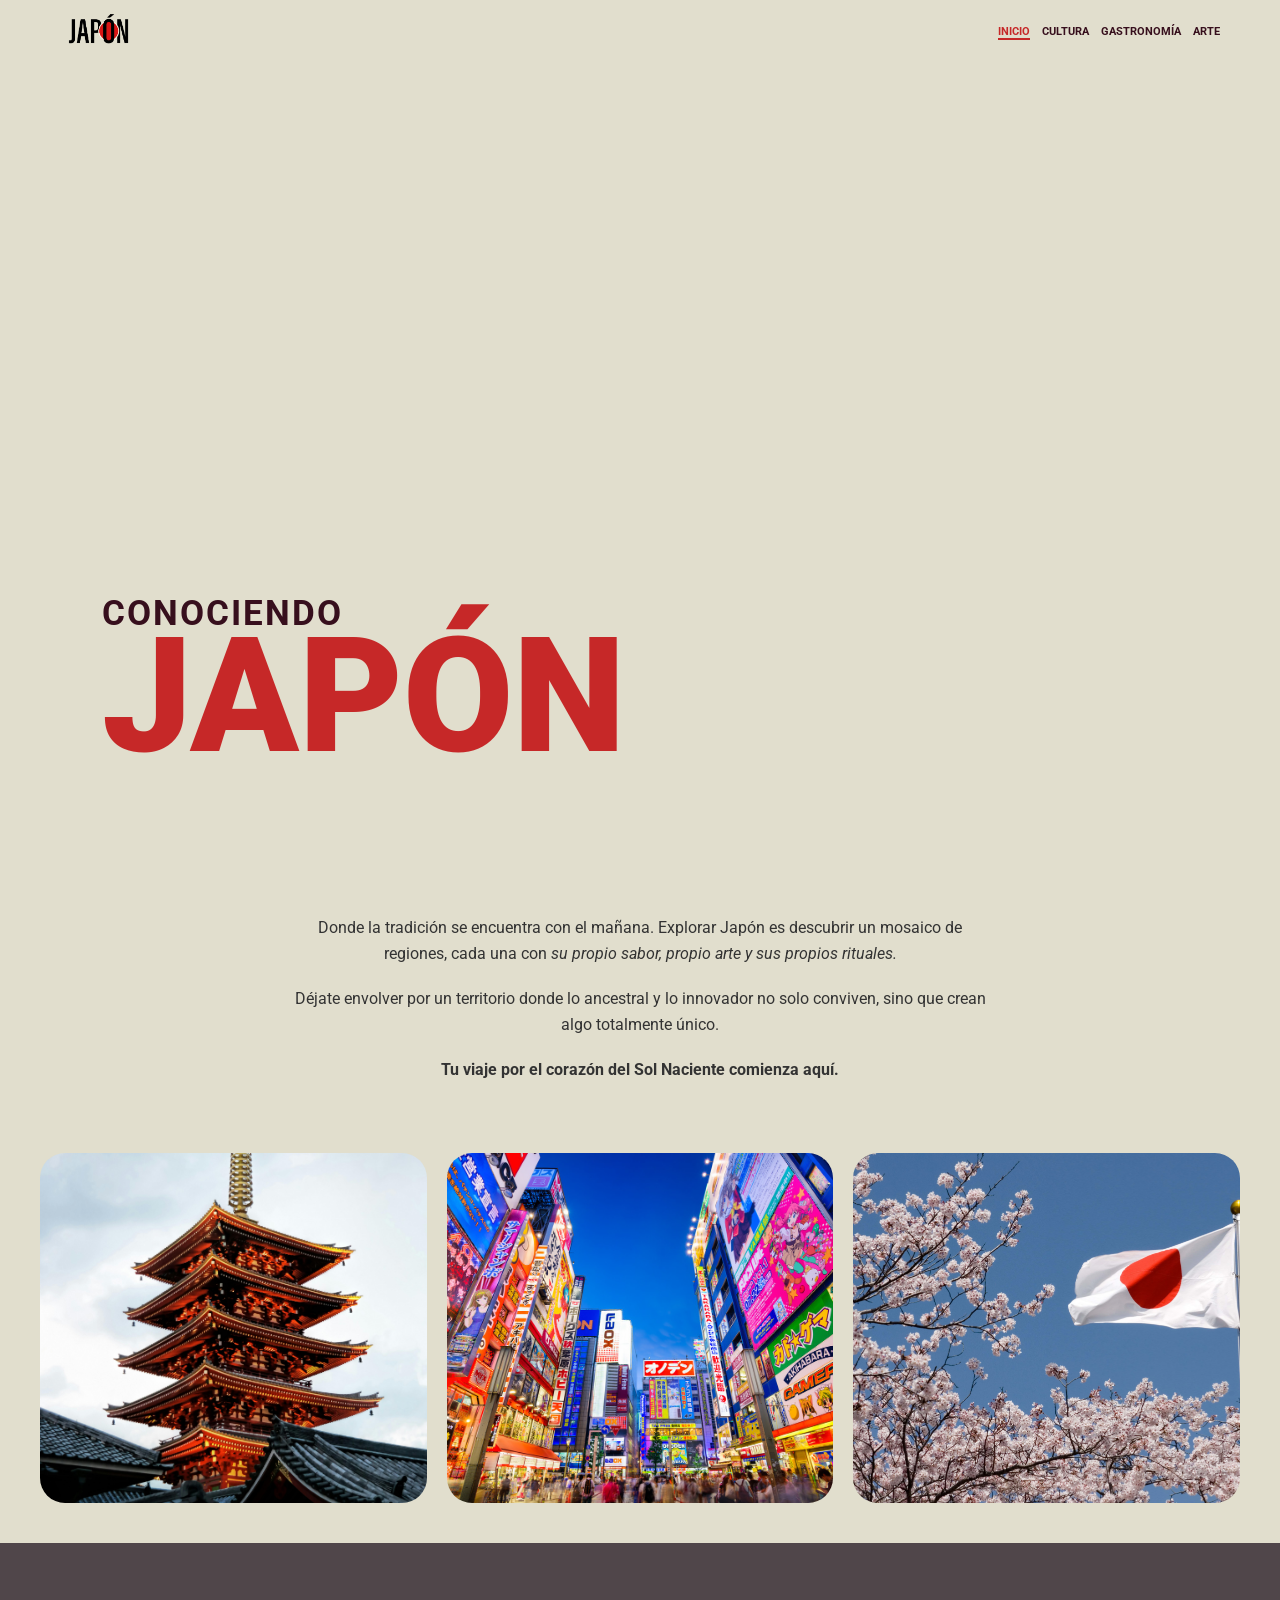
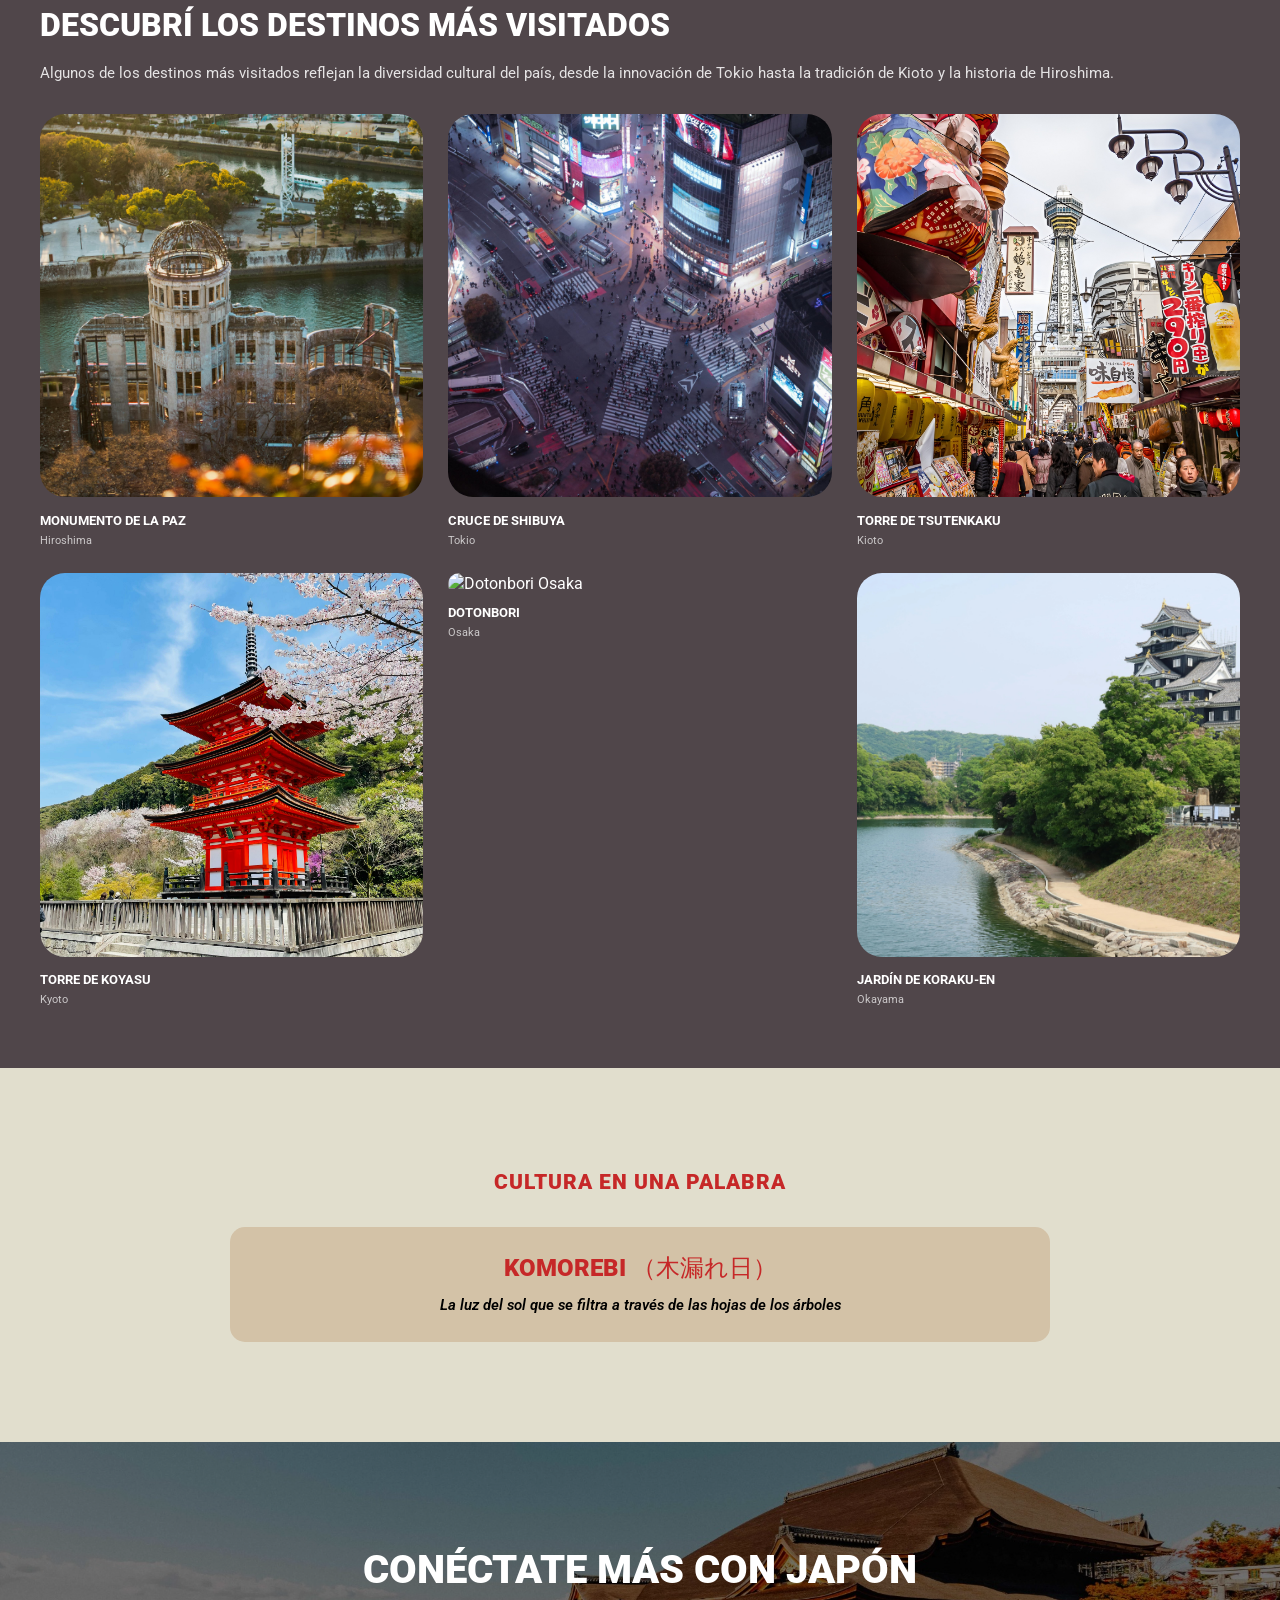
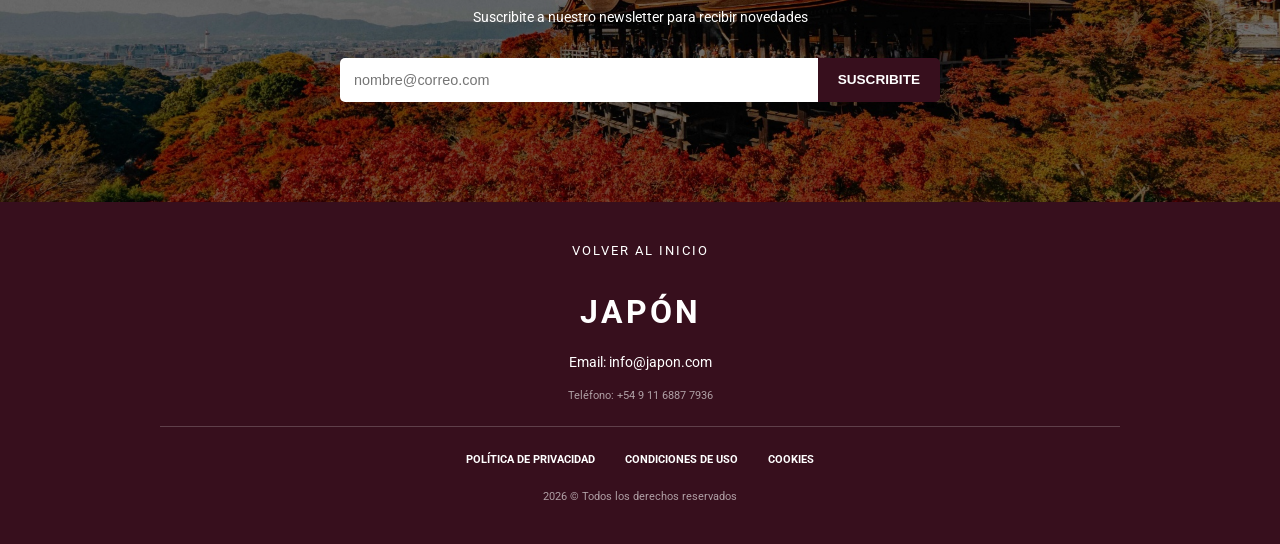
==== index.html @ 81084a8f "Add script tag for external JavaScript file" ====
<!DOCTYPE html>
<html lang="es">
<head>
    <meta charset="UTF-8">
    <meta name="viewport" content="width=device-width, initial-scale=1.0">
    <title>Japón</title>
    <link rel="stylesheet" href="style.css">
</head>

    <body class="page-index">

    <header>
        <nav class="container">
            <a href="index.html">
                <img src="img/logo.png" alt="Logo Japón">
            </a>
            <ul>
                <li><a href="index.html" class="active">Inicio</a></li>
                <li><a href="cultura.html">Cultura</a></li>
                <li><a href="gastronomia.html">Gastronomía</a></li>
                <li><a href="arte.html">Arte</a></li>
            </ul>
        </nav>
    </header>

    <main>

        <section class="titulo-principal">
            <h1><span>CONOCIENDO</span> JAPÓN</h1>
        </section>

        <section class="intro container">
            <div class="intro-texto">
                <p>Donde la tradición se encuentra con el mañana. Explorar Japón es descubrir un mosaico de regiones, cada una con <em>su propio sabor, propio arte y sus propios rituales.</em></p>
                <p>Déjate envolver por un territorio donde lo ancestral y lo innovador no solo conviven, sino que crean algo totalmente único.</p>
                <p><strong>Tu viaje por el corazón del Sol Naciente comienza aquí.</strong></p>
            </div>
            <div class="intro-fotos">
                <img src="img/templo1.jpeg" alt="Templo tradicional">
                <img src="img/tokio-pantallas.jpg" alt="Luces de Tokio">
                <img src="img/bandera.jpg" alt="Bandera de Japón">
            </div>
        </section>

        <section class="destinos">
            <h2>DESCUBRÍ LOS DESTINOS MÁS VISITADOS</h2>
            <p>Algunos de los destinos más visitados reflejan la diversidad cultural del país, desde la innovación de Tokio hasta la tradición de Kioto y la historia de Hiroshima.</p>
            <ul>
                <li>
                    <img src="img/monumento.jpg" alt="Monumento de la Paz">
                    <h3>Monumento de la Paz</h3>
                    <p>Hiroshima</p>
                </li>
                <li>
                    <img src="img/shibuya.jpg" alt="Cruce de Shibuya">
                    <h3>Cruce de Shibuya</h3>
                    <p>Tokio</p>
                </li>
                <li>
                    <img src="img/torre.jpg" alt="Torre Tsutenkaku">
                    <h3>Torre de Tsutenkaku</h3>
                    <p>Kioto</p>
                </li>
                <li>
                    <img src="img/templo2.jpg" alt="Templo Kiyomizu-dera">
                    <h3>Torre de Koyasu</h3>
                    <p>Kyoto</p>
                </li>
                <li>
                    <img src="img/dotonbori.jpg" alt="Dotonbori Osaka">
                    <h3>Dotonbori</h3>
                    <p>Osaka</p>
                </li>
                <li>
                    <img src="img/Jardin-de-Koraku.jpg" alt="Jardín Koraku-en">
                    <h3>Jardín de Koraku-en</h3>
                    <p>Okayama</p>
                </li>
            </ul>
        </section>

        <section class="definicion">
            <h2>Cultura en una palabra</h2>
            <h3>KOMOREBI <span>（木漏れ日）</span></h3>
            <p>La luz del sol que se filtra a través de las hojas de los árboles</p>
        </section>

        <section class="newsletter">
            <h2>Conéctate más con Japón</h2>
            <p>Suscribite a nuestro newsletter para recibir novedades</p>
            <form>
                <input type="email" placeholder="nombre@correo.com" aria-label="Correo electrónico" required>
                <button type="submit">Suscribite</button>
            </form>
        </section>

    </main>

    <footer>
        <div class="volver-inicio">
            <a href="#">Volver al inicio</a>
            <h3>JAPÓN</h3>
            <address>
                <p>Email: info@japon.com</p>
                <p>Teléfono: +54 9 11 6887 7936</p>
            </address>
            <hr>
            <nav>
                <ul>
                    <li><a href="#">Política de privacidad</a></li>
                    <li><a href="#">Condiciones de uso</a></li>
                    <li><a href="#">Cookies</a></li>
                </ul>
            </nav>
            <p>2026 &copy; Todos los derechos reservados</p>
        </div>
    </footer>

          <script src="script.js"></script>
        
</body>
</html>
---- style.css ----
@import url('https://fonts.googleapis.com/css2?family=Roboto:ital,wght@0,100..900;1,100..900&display=swap');

:root {
    --rojo: #c62828;
    --beige: #e1decd;
    --gris-fondo: #50464a;
    --blanco: #f0efeb;
    --vinotinto: #370F1D;
    --beige-caja: #d3c2a7;
    --max-width: 1200px;
    --radius: 25px;
}

* {
    margin: 0;
    padding: 0;
    box-sizing: border-box;
}

body {
    font-family: 'Roboto', sans-serif;
    background-color: var(--beige);
    line-height: 1.4;
    overflow-x: hidden;
}

.container {
    width: 100%;
    max-width: var(--max-width);
    margin: 0 auto;
    padding: 0 20px;
}

/* ── HEADER ── */

header {
    padding: 10px 0;
    background-color: var(--beige);
}

header nav {
    display: flex;
    justify-content: space-between;
    align-items: center;
}

header img {
    height: 40px;
    width: auto;
    display: block;
}

nav ul {
    list-style: none;
    display: flex;
    gap: 12px;
}

nav a {
    text-decoration: none;
    color: var(--vinotinto);
    font-size: 11px;
    text-transform: uppercase;
    font-weight: 700;
}

nav a.active {
    color: var(--rojo);
    border-bottom: 2px solid var(--rojo);
}

/* ── HERO ── */

.titulo-principal {
    height: 70vh;
    background: url('img/fuji-01.png') center/cover no-repeat;
    display: flex;
    flex-direction: column;
    justify-content: flex-end;
    align-items: flex-start;
    padding: 0 0 40px 5%;
    margin-bottom: 30px;
}

.titulo-principal span {
    color: var(--vinotinto);
    font-size: 22px;
    display: block;
    font-weight: 700;
    text-transform: uppercase;
    letter-spacing: 2px;
}

.titulo-principal h1 {
    color: var(--rojo);
    font-size: 80px;
    font-weight: 900;
    line-height: 0.85;
    text-transform: uppercase;
}

/* ── INTRO ── */

.intro {
    padding: 30px 20px;
}

.intro-texto p {
    font-size: 0.95rem;
    margin-bottom: 15px;
    color: #333;
}

.intro-fotos {
    display: grid;
    grid-template-columns: 1fr 1fr;
    grid-template-rows: 120px 120px;
    gap: 10px;
    margin-top: 20px;
}

.intro-fotos img {
    width: 100%;
    height: 100%;
    object-fit: cover;
    border-radius: var(--radius);
}

.intro-fotos img:first-child {
    grid-row: span 2;
}

/* ── DESTINOS ── */

.destinos {
    background-color: var(--gris-fondo);
    color: white;
    padding: 30px 20px;
}

.destinos h2 {
    font-weight: 900;
    font-size: 1.4rem;
    margin-bottom: 10px;
    text-transform: uppercase;
}

.destinos > p {
    font-size: 0.85rem;
    opacity: 0.85;
    margin-bottom: 20px;
}

.destinos ul {
    list-style: none;
    display: grid;
    grid-template-columns: 1fr 1fr;
    gap: 15px;
    margin-top: 20px;
}

.destinos li img {
    width: 100%;
    aspect-ratio: 1/1;
    object-fit: cover;
    border-radius: var(--radius);
}

.destinos li h3 {
    text-transform: uppercase;
    font-size: 13px;
    font-weight: 700;
    margin-top: 8px;
}

.destinos li p {
    font-size: 11px;
    opacity: 0.7;
    margin-top: 3px;
}


/* ── DEFINICION ── */

.definicion {
    padding: 40px 20px;
    background-color: var(--beige);
    text-align: center;
}

.definicion h2 {
    font-size: 0.85rem;
    font-weight: 900;
    color: var(--rojo);
    text-transform: uppercase;
    letter-spacing: 1px;
    margin-bottom: 15px;
}

.definicion h3 {
    background-color: var(--beige-caja);
    padding: 25px 20px;
    border-radius: var(--radius);
    color: var(--rojo);
    font-size: 1.8rem;
    font-weight: 900;
    text-transform: uppercase;
}

.definicion h3 span {
    font-weight: 400;
}

.definicion p {
    margin-top: 15px;
    font-size: 0.95rem;
    font-style: italic;
    font-weight: 600;
    padding: 0 5px;
      text-align: center;
}

/* ── NEWSLETTER ── */

.newsletter {
    background: linear-gradient(rgba(0,0,0,0.55), rgba(0,0,0,0.55)),
                url('img/kiyomizudera.jpeg') center/cover no-repeat;
    padding: 60px 20px;
    text-align: center;
    color: white;
}

.newsletter h2 {
    font-size: 1.6rem;
    font-weight: 900;
    text-transform: uppercase;
    margin-bottom: 10px;
}

.newsletter p {
    font-size: 0.9rem;
}

.newsletter form {
    display: flex;
    flex-direction: row;
    gap: 0;
    margin-top: 20px;
    border-radius: 5px;
    overflow: hidden;
}

.newsletter input {
    flex: 1;
    padding: 14px;
    border: none;
    font-size: 0.9rem;
}

.newsletter button {
    background-color: var(--vinotinto);
    color: white;
    padding: 14px 20px;
    border: none;
    font-weight: 800;
    font-size: 0.85rem;
    text-transform: uppercase;
    cursor: pointer;
}

/* ── FOOTER ── */

footer {
    background-color: var(--vinotinto);
    color: white;
    text-align: center;
}

.volver-inicio {
    padding: 40px 20px;
}

.volver-inicio > a:first-child {
    display: block;
    color: white;
    text-decoration: none;
    font-size: 13px;
    text-transform: uppercase;
    letter-spacing: 2px;
    margin-bottom: 30px;
}

footer h3 {
    font-size: 2rem;
    letter-spacing: 3px;
    margin: 15px 0;
}

footer address {
    font-style: normal;
    font-size: 0.9rem;
    line-height: 1.8;
    margin: 10px 0;
}

footer hr {
    border: none;
    border-top: 1px solid rgba(255,255,255,0.2);
    margin: 20px 0;
}

footer nav ul {
    flex-direction: column;
    align-items: center;
    gap: 8px;
    margin: 20px 0;
}

footer nav a {
    color: white;
    font-size: 11px;
    text-decoration: none;
}

footer p:last-child {
    font-size: 11px;
    opacity: 0.6;
    margin-top: 10px;
}

/* ── GASTRONOMÍA ── */

.titulo-gastro {
    background-color: var(--rojo);
    position: relative;
    text-align: center;
    overflow: hidden;
}

.titulo-gastro img {
    width: 100%;
    max-height: 450px;
    object-fit: cover;
    display: block;
    opacity: 0.85;
}

.titulo-gastro h1 {
    position: absolute;
    top: 20px;
    left: 0;
    right: 0;
    text-align: center;
    font-size: 2rem;
    font-weight: 800;
    color: var(--beige);
    text-transform: uppercase;
    letter-spacing: 3px;
}

.intro h2 {
    font-size: 1rem;
    font-weight: 900;
    text-transform: uppercase;
    color: var(--vinotinto);
    margin-bottom: 15px;
    line-height: 1.3;
}

.intro p {
    font-size: 0.95rem;
    line-height: 1.6;
}

.platos-tipicos,
.postres,
.bebidas {
    padding: 20px 20px;
}

.platos-tipicos h2,
.postres h2,
.bebidas h2 {
    font-size: 1.2rem;
    font-weight: 900;
    color: var(--rojo);
    text-transform: uppercase;
    letter-spacing: 1px;
    margin-bottom: 20px;
}

.platos-tipicos ul,
.postres ul,
.bebidas ul {
    list-style: none;
    display: flex;
    flex-direction: column;
    gap: 25px;
}

.platos-tipicos li h3,
.postres li h3,
.bebidas li h3 {
    font-size: 1rem;
    font-weight: 800;
    text-transform: uppercase;
    color: var(--vinotinto);
    margin-bottom: 10px;
}

.platos-tipicos li img,
.postres li img,
.bebidas li img {
    width: 100%;
    aspect-ratio: 4/3;
    object-fit: cover;
    border-radius: var(--radius);
    display: block;
    margin-bottom: 10px;
}

.platos-tipicos li p,
.postres li p,
.bebidas li p {
    font-size: 0.9rem;
    line-height: 1.6;
}



/* ── CULTURA ── */


.titulo-cultura {
    position: relative;
    overflow: hidden;
}

 .titulo-cultura img {
    width: 100%;
    display: block;
    object-fit: cover;
}

.titulo-cultura h1 {
    position: absolute;
    top: 20px;
    left: 50%;
    transform: translateX(-50%);
    color: var(--rojo);
    font-size: 2.5rem;
    font-weight: 900;
    text-transform: uppercase;
    white-space: nowrap;
}
/* ── INTRO CONTAINER ── */

.intro-container {
    padding: 30px 20px;
    text-align: center;
}

.intro-container h2 {
    font-size: 1.1rem;
    font-weight: 900;
    text-transform: uppercase;
    color: var(--vinotinto);
    margin-bottom: 15px;
    line-height: 1.3;
}

.intro-container p {
    font-size: 0.9rem;
    line-height: 1.6;
    text-align: left;
}

/* ── PRACTICAS TRADICIONALES ── */

.practicas-tradicionales {
    padding: 20px;
}

.practicas-tradicionales ul {
    list-style: none;
    display: flex;
    flex-direction: column;
    gap: 30px;
}

.practicas-tradicionales li {
    background-color: var(--blanco);
    border-radius: var(--radius);
    overflow: hidden;
}

.practicas-tradicionales li h3 {
    background-color: var(--rojo);
    color: var(--blanco);
    font-size: 1rem;
    font-weight: 800;
    text-transform: uppercase;
    letter-spacing: 2px;
    padding: 12px 20px;
    text-align: center;
}

.practicas-tradicionales li img {
    width: 100%;
    height: 250px;
    display: block;
    object-fit: cover;
}

.practicas-tradicionales li p {
    padding: 15px 20px 20px;
    font-size: 0.9rem;
    line-height: 1.6;
}

/* ── ICONOS ── */

.iconos {
    padding: 40px 20px;
}

.iconos ul {
    list-style: none;
    display: grid;
    grid-template-columns: 1fr 1fr;
    gap: 25px;
}

.iconos li {
    text-align: center;
}

.iconos figure img {
    width: 70px;
    height: 70px;
    border: 2px solid var(--rojo);
    border-radius: 50%;
    padding: 12px;
    margin-bottom: 10px;
}

.iconos figcaption {
    font-size: 0.85rem;
    color: var(--vinotinto);
    line-height: 1.4;
}

.iconos figcaption strong {
    display: block;
    color: var(--rojo);
    font-size: 1rem;
}

.iconos li p {
    font-size: 0.8rem;
    color: #555;
    margin-top: 5px;
    line-height: 1.4;
}

/* ── FESTIVIDADES ── */

.festividades-destacadas {
    padding: 20px;
}

.festividades-destacadas h2 {
    font-size: 0.85rem;
    font-weight: 900;
    color: var(--rojo);
    text-transform: uppercase;
    letter-spacing: 1px;
    margin-bottom: 20px;
}

.festividades-destacadas ul {
    list-style: none;
    display: flex;
    flex-direction: column;
    gap: 20px;
}

.festividades-destacadas li {
    background-color: var(--blanco);
    border-radius: var(--radius);
    overflow: hidden;
}

.festividades-destacadas li h3 {
    background-color: var(--rojo);
    color: var(--blanco);
    font-size: 1rem;
    font-weight: 800;
    text-transform: uppercase;
    letter-spacing: 2px;
    padding: 12px 20px;
    text-align: center;
}

.festividades-destacadas li img {
    width: 90%;
    display: block;
    margin: 15px auto;
    border-radius: 15px;
    height: 200px;
    object-fit: cover;
}

.festividades-destacadas li p {
    padding: 10px 20px 20px;
    font-size: 0.9rem;
    line-height: 1.6;
}

/* ── ARTE ── */

.titulo-arte {
    position: relative;
    overflow: hidden;
}

.titulo-arte img {
    width: 100%;
    max-height: 300px;
    object-fit: cover;
    display: block;
}

.titulo-arte h1 {
    position: absolute;
    top: 20px;
    right: 20px;
    font-size: 3rem;
    font-weight: 900;
    color: var(--rojo);
    text-transform: uppercase;
    line-height: 1;
}

/* ── INTRO ARTE ── */

.page-arte .intro {
    padding: 0;
}

.page-arte .intro h2 {
    font-size: 1rem;
    font-weight: 900;
    text-transform: uppercase;
    color: var(--vinotinto);
    line-height: 1.3;
    padding: 30px 20px 15px;
}

.page-arte .intro p {
    font-size: 0.9rem;
    line-height: 1.6;
    padding: 0 20px 20px;
}

.page-arte .intro img {
    width: 100%;
    aspect-ratio: 4/3;
    object-fit: cover;
    display: block;
}

/* ── TARJETAS ARTE ── */

.tarjetas {
    padding: 20px 0;
}

.tarjetas > h2 {
    font-size: 0.85rem;
    font-weight: 900;
    color: var(--rojo);
    text-transform: uppercase;
    letter-spacing: 1px;
    margin-bottom: 20px;
    padding: 0 20px;
}

.tarjetas > ul {
    list-style: none;
    display: flex;
    flex-direction: column;
    gap: 0;
}

.tarjetas > ul > li {
    overflow: hidden;
    color: white;
}

.tarjetas > ul > li:nth-child(1) { background-color: var(--rojo); }
.tarjetas > ul > li:nth-child(2) { background-color: #3d1f23; }
.tarjetas > ul > li:nth-child(3) { background-color: #3a3a1e; }

.tarjetas > ul > li h3 {
    font-size: 1.5rem;
    font-weight: 900;
    text-transform: uppercase;
    text-align: center;
    padding: 20px;
    letter-spacing: 3px;
}

.tarjetas > ul > li img {
    width: 80%;
    margin: 0 auto 20px;
    display: block;
    border-radius: 15px;
    aspect-ratio: 4/3;
    object-fit: cover;
}

.tarjetas > ul > li > p {
    font-size: 0.85rem;
    line-height: 1.7;
    padding: 0 20px 15px;
}

.tarjetas > ul > li > ul {
    list-style: none;
    padding: 0 20px 20px;
}

.tarjetas > ul > li > ul h4 {
    font-size: 0.8rem;
    font-weight: 700;
    text-transform: uppercase;
    opacity: 0.8;
    margin-bottom: 8px;
}

.tarjetas > ul > li > ul li {
    font-size: 0.85rem;
    line-height: 2;
    padding-left: 15px;
    position: relative;
}

.tarjetas > ul > li > ul li::before {
    content: '—';
    position: absolute;
    left: 0;
    opacity: 0.6;
}

/* ── OBRAS ── */

.obras {
    padding: 40px 20px;
    background-color: var(--beige);
}

.obras h2 {
    font-size: 0.85rem;
    font-weight: 900;
    text-transform: uppercase;
    color: var(--rojo);
    margin-bottom: 20px;
    letter-spacing: 1px;
}

.obras ul {
    list-style: none;
    display: grid;
    grid-template-columns: 1fr 1fr;
    gap: 15px;
}

.obras li img {
    width: 100%;
    aspect-ratio: 2/3;
    object-fit: cover;
    border-radius: 15px;
    display: block;
}

.obras li h3 {
    font-size: 0.75rem;
    font-weight: 700;
    margin-top: 8px;
    text-transform: uppercase;
    color: var(--vinotinto);
    line-height: 1.3;
}

.obras li p {
    font-size: 0.7rem;
    color: #666;
    margin-top: 3px;
    font-style: italic;
}

@media (min-width: 1024px) {

    /* GASTRO - INTRO */
    .titulo-gastro ~ .intro {
        max-width: var(--max-width);
        margin: 0 auto;
        padding: 60px 40px;
        text-align: left;
    }

      .titulo-gastro h1 {
    position: absolute;
    top: 30px;
    left: 0;
    right: 0;
    text-align: center;
    font-size: 3rem;
    font-weight: 800;
    color: var(--beige);
    text-transform: uppercase;
    letter-spacing: 3px;
      }

   .titulo-gastro ~ .intro h2 {
        font-size: 1.6rem;
        font-weight: 900;
        text-transform: uppercase;
        text-align: center;
        margin-bottom: 30px;
        line-height: 1.3;
    }

   .titulo-gastro ~ .intro p {
        font-size: 1rem;
        line-height: 1.7;
        text-align: left;
        max-width: none;
        margin: 0;
        padding: 0 40px;
    }

    /* GASTRO - SECCIONES */
    .platos-tipicos,
    .postres,
    .bebidas {
        max-width: var(--max-width);
        margin: 0 auto;
        padding: 40px;
    }

    .platos-tipicos h2,
    .postres h2,
    .bebidas h2 {
        font-size: 1rem;
        margin-bottom: 30px;
    }

    .platos-tipicos ul,
    .postres ul,
    .bebidas ul {
        display: grid;
        grid-template-columns: repeat(3, 1fr);
        gap: 30px;
    }

    .platos-tipicos li h3,
    .postres li h3,
    .bebidas li h3 {
        font-size: 0.9rem;
        margin-bottom: 8px;
    }

    .platos-tipicos li p,
    .postres li p,
    .bebidas li p {
        font-size: 0.8rem;
        line-height: 1.5;
    }

    /* CULTURA - HERO */
      .titulo-cultura {
        height: 85vh;
        background: url('img/buda-portada.jpg') center/cover no-repeat;
        display: flex;
        flex-direction: column;
        justify-content: flex-end;
        align-items: flex-start;
        padding: 0 0 60px 8%;
    }
 
    .titulo-cultura img {
        display: none;
    }
 .titulo-cultura h1 {
    position: absolute;
    top: 60px;
    left: 50%;
    transform: translateX(-50%);
    color: var(--rojo);
    font-size: 3.5rem;
    font-weight: 900;
    text-transform: uppercase;
    white-space: nowrap;
}
     /* CULTURA - INTRO */

    .page-cultura .intro-container {
        max-width: var(--max-width);
        margin: 60px auto;
        padding: 0 40px;
        text-align: center;
    }

 
    .page-cultura .intro-container h2 {
        font-size: 1.4rem;
        font-weight: 900;
        text-transform: uppercase;
        color: var(--vinotinto);
        margin-bottom: 30px;
        line-height: 1.3;
        text-align: center;
    }

    .page-cultura .intro p {
        font-size: 1rem;
        line-height: 1.6;
        text-align: left;
        max-width: none;
        margin: 0;
    }

    /* CULTURA - PRACTICAS Y FESTIVIDADES */
    .practicas-tradicionales,
    .festividades-destacadas {
        max-width: var(--max-width);
        margin: 0 auto 60px;
        padding: 0 40px;
    }

    .practicas-tradicionales ul,
    .festividades-destacadas ul {
        display: grid;
        grid-template-columns: repeat(3, 1fr);
        gap: 30px;
        list-style: none;
        padding: 0;
    }
     .practicas-tradicionales li,
    .festividades-destacadas li {
        background-color: var(--blanco);
        border-radius: var(--radius);
        overflow: hidden;
        display: flex;
        flex-direction: column;
    }

     .practicas-tradicionales li h3,
    .festividades-destacadas li h3 {
        background-color: var(--rojo);
        color: white;
        padding: 15px 20px;
        margin: 0;
        border-radius: var(--radius) var(--radius) 0 0;
        font-size: 1rem;
        text-align: center;
    }

   .practicas-tradicionales li img,
    .festividades-destacadas li img {
        width: 100%;
        height: 220px;
        object-fit: cover;
        border-radius: 0;
        display: block;
        margin: 0;
    }

   .practicas-tradicionales li p,
    .festividades-destacadas li p {
        padding: 15px 20px;
        font-size: 0.9rem;
        line-height: 1.5;
        margin: 0;
        flex: 1;
    }

    .festividades-destacadas h2 {
        text-align: center;
        color: var(--rojo);
        font-size: 1.5rem;
        font-weight: 900;
        margin-bottom: 40px;
    }

    .festividades-destacadas h2::before,
    .festividades-destacadas h2::after {
        content: "";
        display: inline-block;
        width: 100px;
        height: 2px;
        background-color: var(--rojo);
        vertical-align: middle;
        margin: 0 20px;
    }

    /* CULTURA - ICONOS */
    .iconos {
        max-width: 1200px;
        margin: 60px auto;
        padding: 0 40px;
    }

    .iconos ul {
        display: grid;
        grid-template-columns: repeat(4, 1fr);
        gap: 0;
    }

    .iconos li {
        padding: 0 20px;
        border-right: 1px solid #ccc;
    }

    .iconos li:last-child {
        border-right: none;
    }

    .iconos figure img {
        width: 90px;
        height: 90px;
        object-fit: contain;
        border: none;
        border-radius: 0;
        padding: 0;
    }

    .iconos figcaption {
        margin-top: 10px;
        font-size: 0.95rem;
    }

    .iconos figcaption strong {
        font-size: 1.1rem;
        margin-bottom: 5px;
    }

    .iconos li p {
        font-size: 0.85rem;
        font-style: italic;
    }

    /* DEFINICION */
    .definicion {
        max-width: 900px;
        margin: 60px auto;
        padding: 40px;
    }

    .definicion h2 {
        font-size: 1.3rem;
        margin-bottom: 30px;
    }

    .definicion h3 {
        font-size: 1.5rem;
        border-radius: 15px 15px 0 0;
        padding: 25px 20px 10px;
        margin: 0;
    }

    .definicion p {
        background-color: var(--beige-caja);
        padding: 0 20px 25px;
        margin: 0;
        border-radius: 0 0 15px 15px;
    }

    /* FOOTER */
    footer .volver-inicio {
        max-width: 1000px;
        margin: 0 auto;
    }

    footer nav ul {
        display: flex;
        flex-direction: row;
        justify-content: center;
        gap: 30px;
        margin-bottom: 20px;
    }

    /* ARTE - HERO */
    .titulo-arte {
        height: 70vh;
        margin-bottom: 30px;
    }

    .titulo-arte img {
        width: 100%;
        height: 100%;
        max-height: none;
        object-fit: cover;
    }

    .titulo-arte h1 {
        font-size: 4rem;
        top: 50%;
        left: 70%;
        right: auto;
        transform: translate(-50%, -50%);
        text-align: center;
        margin: 0;
        line-height: 0.85;
    }

    /* ARTE - INTRO */
  .page-arte .intro.container {
        display: block;
        max-width: var(--max-width);
        margin: 0 auto;
        padding: 80px 60px 40px;
        text-align: center;
    }

     .page-arte .intro.container h2 {
        font-size: 1.4rem;
        font-weight: 900;
        text-transform: uppercase;
        color: var(--vinotinto);
        margin-bottom: 30px;
        line-height: 1.3;
        text-align: center;
    }

  .page-arte .intro.container p {
        font-size: 1rem;
        line-height: 1.7;
        text-align: left;
        margin-bottom: 50px;
        max-width: none;
        padding: 0;
    }

   .page-arte .intro.container img {
        width: 100vw;
        margin-left: calc(-50vw + 50%);
        max-height: 500px;
        object-fit: cover;
        border-radius: 0;
        aspect-ratio: unset;
        display: block;
    }

 /* ARTE - EXPRESIONES */
    .tarjetas {
        padding: 0;
    }

     .tarjetas > h2 {
        max-width: var(--max-width);
        margin: 0 auto;
        padding: 40px 40px 20px;
        font-size: 1 rem;
        font-weight: 900;
        display: block;
    }

    .tarjetas > ul {
        flex-direction: row;
        gap: 0;
        align-items: stretch;
    }

    .tarjetas > ul > li {
        flex: 1;
    }

    /* ARTE - OBRAS */
    .obras {
        max-width: var(--max-width);
        margin: 0 auto;
        padding: 60px 40px;
    }

    .obras ul {
        grid-template-columns: repeat(4, 1fr);
        gap: 20px;
    }


   /* INDEX */

   .page-index .titulo-principal {
        height: 85vh;
        padding: 0 0 60px 8%;
    }

    .page-index .titulo-principal span {
        font-size: 35px;
    }

    .page-index .titulo-principal h1 {
        font-size: 160px;
    }

      .page-index .intro.container {
        display: flex;
        flex-direction: column;
        align-items: center;
        width: 100%;
        max-width: 100%;
        margin: 0;
        padding: 60px 40px 40px;
        text-align: center;
    }

  .page-index .intro-texto {
        max-width: 700px;
        margin-bottom: 30px;
    }

    .page-index .intro-texto p {
        font-size: 1rem;
        margin-bottom: 20px;
        text-align: center;
        max-width: none;
    }

     .page-index .intro-fotos {
        display: grid;
        grid-template-columns: repeat(3, 1fr);
        gap: 20px;
        width: 100%;
        max-width: var(--max-width);
        height: 350px;
    }

  .page-index .intro-fotos img {
        width: 100%;
        height: 350px;
        object-fit: cover;
        border-radius: var(--radius);
    }


     .page-index .intro-fotos img:first-child {
        grid-row: span 1;
        height: 350px;
    }

     .page-index .destinos {
        padding: 60px 40px;
    }

    .page-index .destinos h2 {
        font-size: 2rem;
        margin-bottom: 15px;
        max-width: var(--max-width);
        margin-left: auto;
        margin-right: auto;
    }

    .page-index .destinos > p {
        font-size: 0.95rem;
        margin-bottom: 30px;
        max-width: var(--max-width);
        margin-left: auto;
        margin-right: auto;
    }

    .page-index .destinos ul {
        grid-template-columns: repeat(3, 1fr);
        gap: 25px;
        max-width: var(--max-width);
        margin-left: auto;
        margin-right: auto;
    }

    .page-index .newsletter {
        padding: 100px 40px;
    }

    .page-index .newsletter h2 {
        font-size: 2.5rem;
    }

    .page-index .newsletter form {
        max-width: 600px;
        margin: 30px auto 0;
    }
}
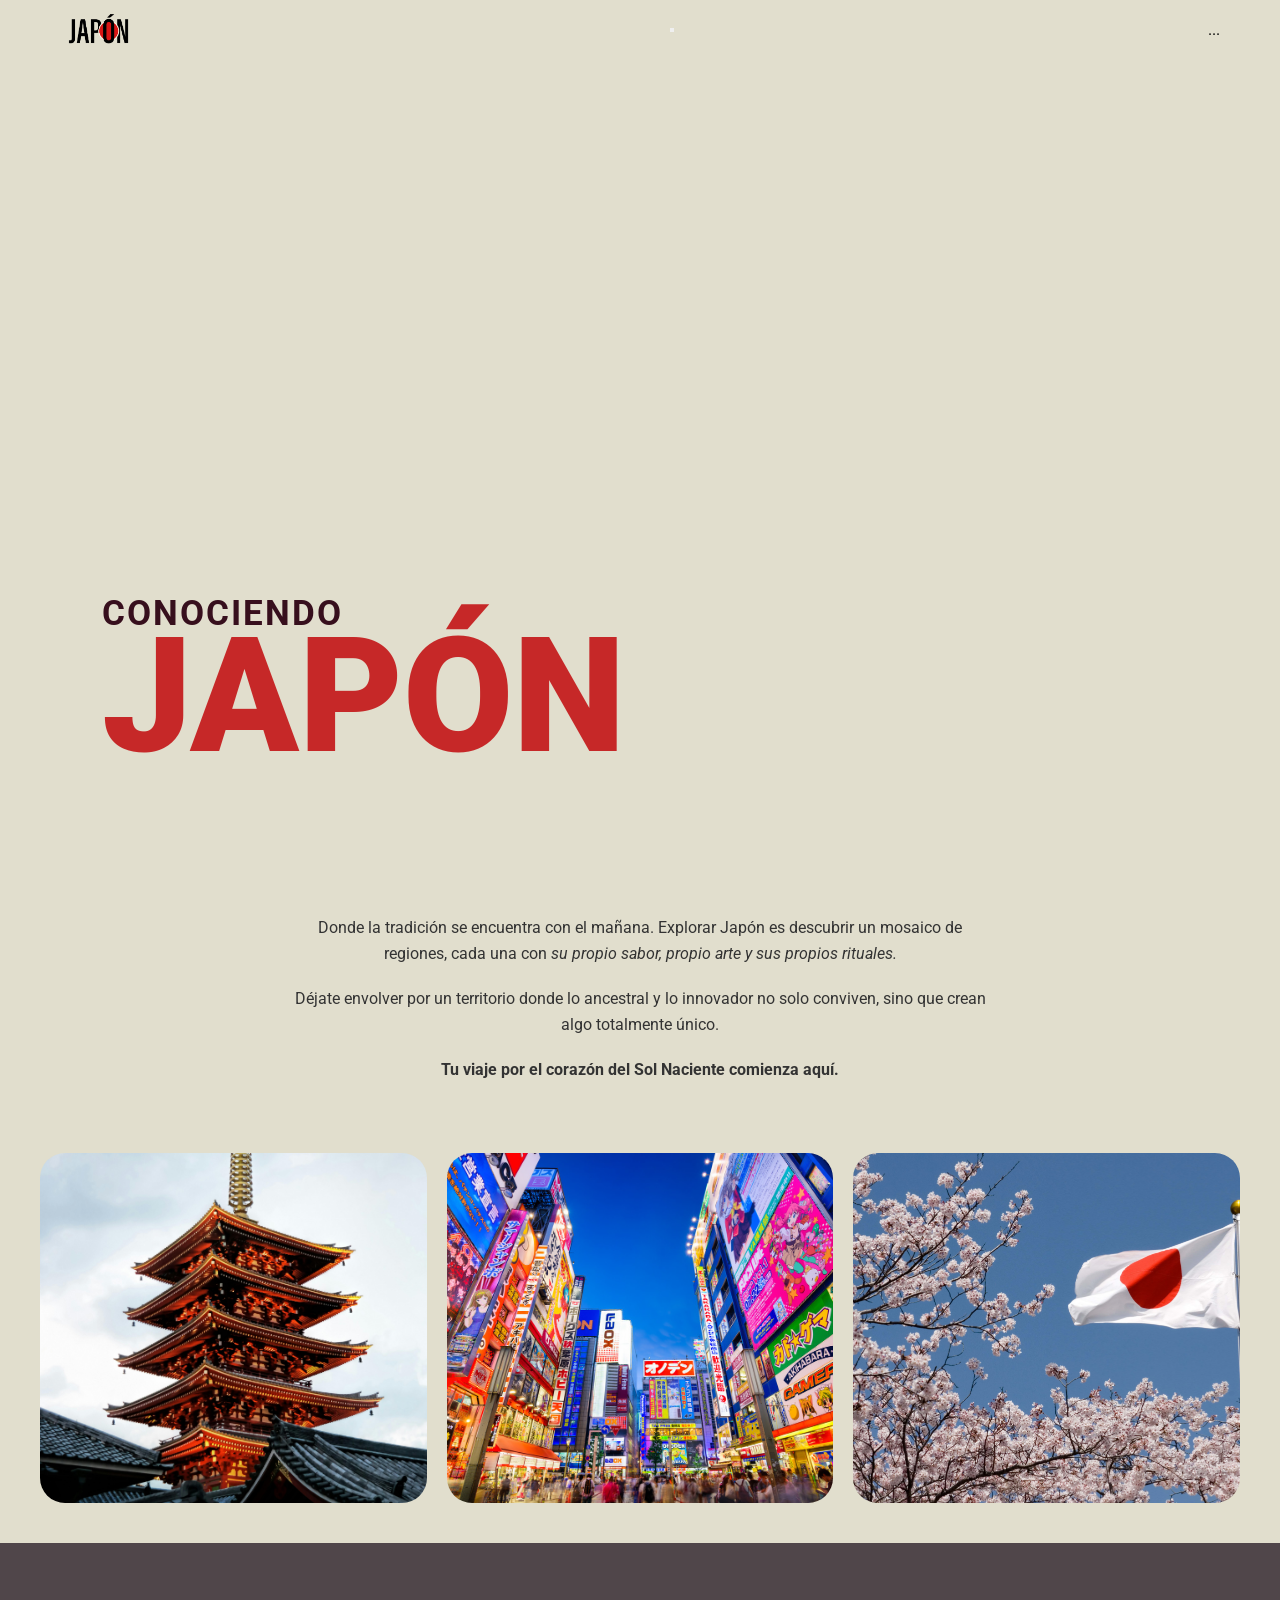
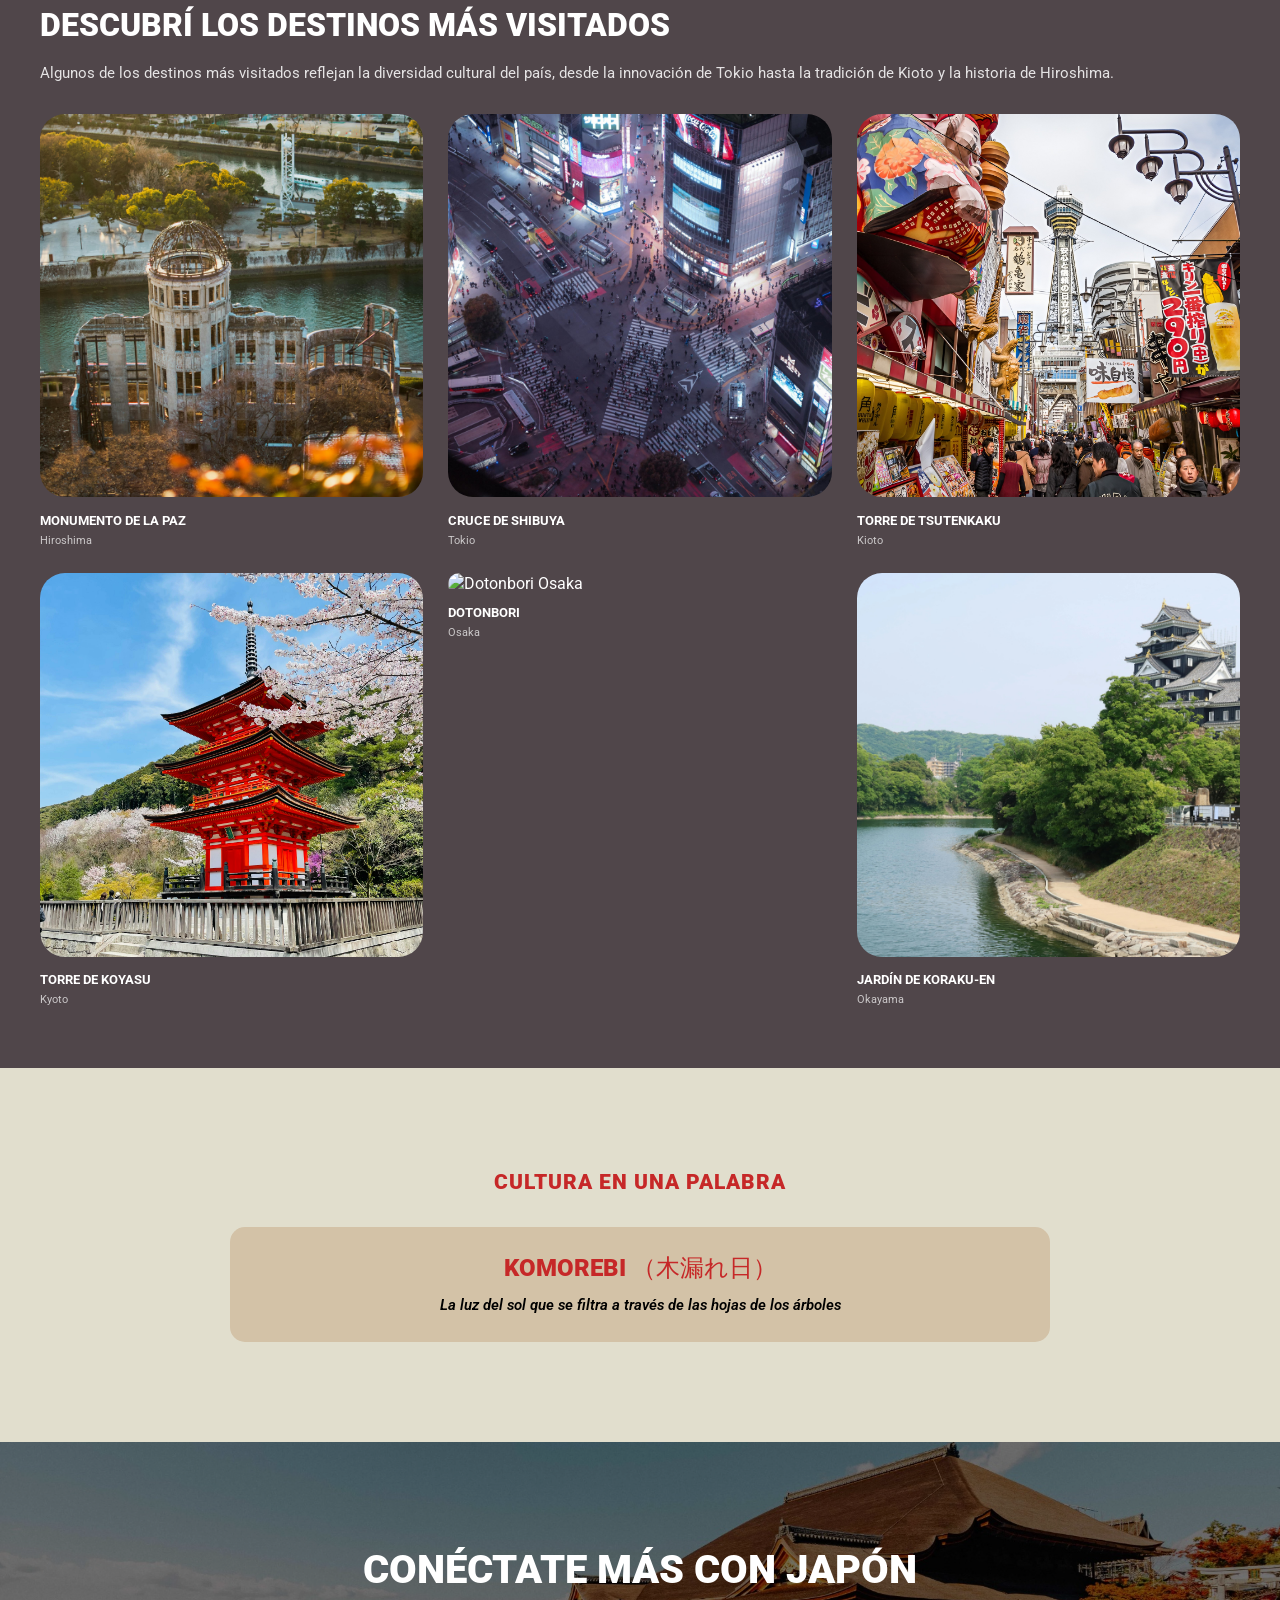
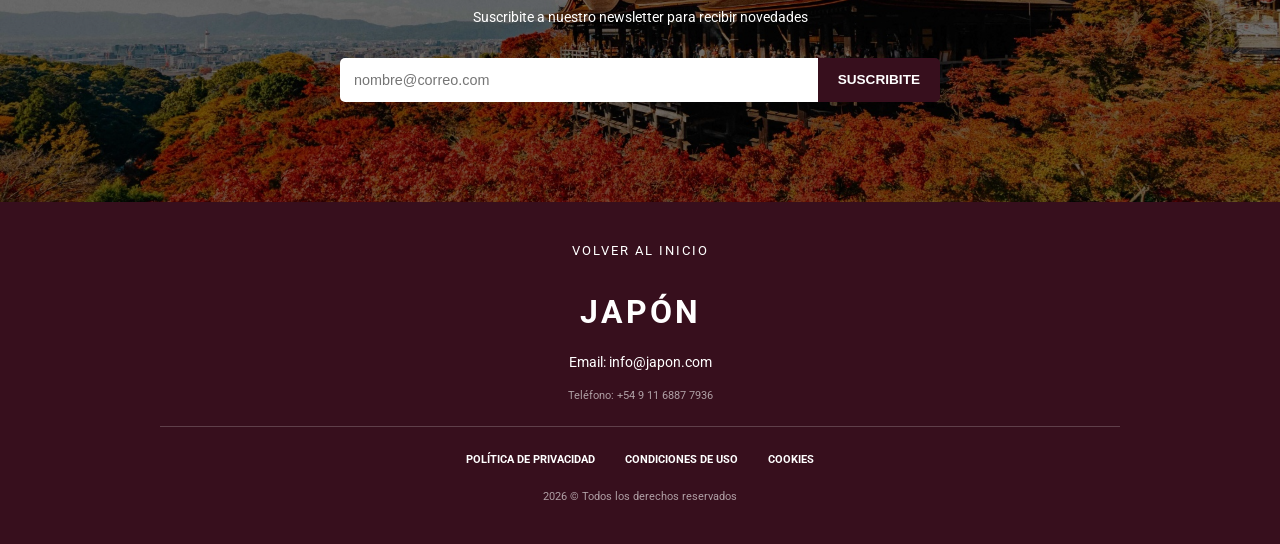
==== commit d50b811a: "Add hamburger button to navigation menu" ====
--- a/index.html
+++ b/index.html
@@ -10,17 +10,22 @@
     <body class="page-index">
 
     <header>
-        <nav class="container">
-            <a href="index.html">
-                <img src="img/logo.png" alt="Logo Japón">
-            </a>
-            <ul>
-                <li><a href="index.html" class="active">Inicio</a></li>
-                <li><a href="cultura.html">Cultura</a></li>
-                <li><a href="gastronomia.html">Gastronomía</a></li>
-                <li><a href="arte.html">Arte</a></li>
-            </ul>
-        </nav>
+      <nav class="container">
+    <a href="index.html">
+        <img src="img/logo.png" alt="Logo Japón">
+    </a>
+
+    <!-- AGREGÁ ESTO -->
+    <button class="hamburguesa" aria-label="Abrir menú">
+        <span></span>
+        <span></span>
+        <span></span>
+    </button>
+
+    <ul>
+        ...
+    </ul>
+</nav>
     </header>
 
     <main>
@@ -115,8 +120,6 @@
             <p>2026 &copy; Todos los derechos reservados</p>
         </div>
     </footer>
-
-          <script src="script.js"></script>
-        
+<script src="script.js"></script>
 </body>
 </html>
--- a/style.css
+++ b/style.css
@@ -31,6 +31,30 @@
     padding: 0 20px;
 }
 
+.destino-overlay {
+    display: none;
+    position: absolute;
+    inset: 0;
+    background-color: var(--vinotinto);
+    color: white;
+    border-radius: var(--radius);
+    padding: 15px;
+    font-size: 0.85rem;
+    line-height: 1.5;
+    align-items: center;
+    justify-content: center;
+    text-align: center;
+}
+
+.destino-overlay-visible {
+    display: flex;
+}
+
+.destino-img-hidden {
+    opacity: 0;
+    pointer-events: none;
+}
+
 /* ── HEADER ── */
 
 header {
@@ -1291,4 +1315,4 @@
         max-width: 600px;
         margin: 30px auto 0;
     }
-}+}
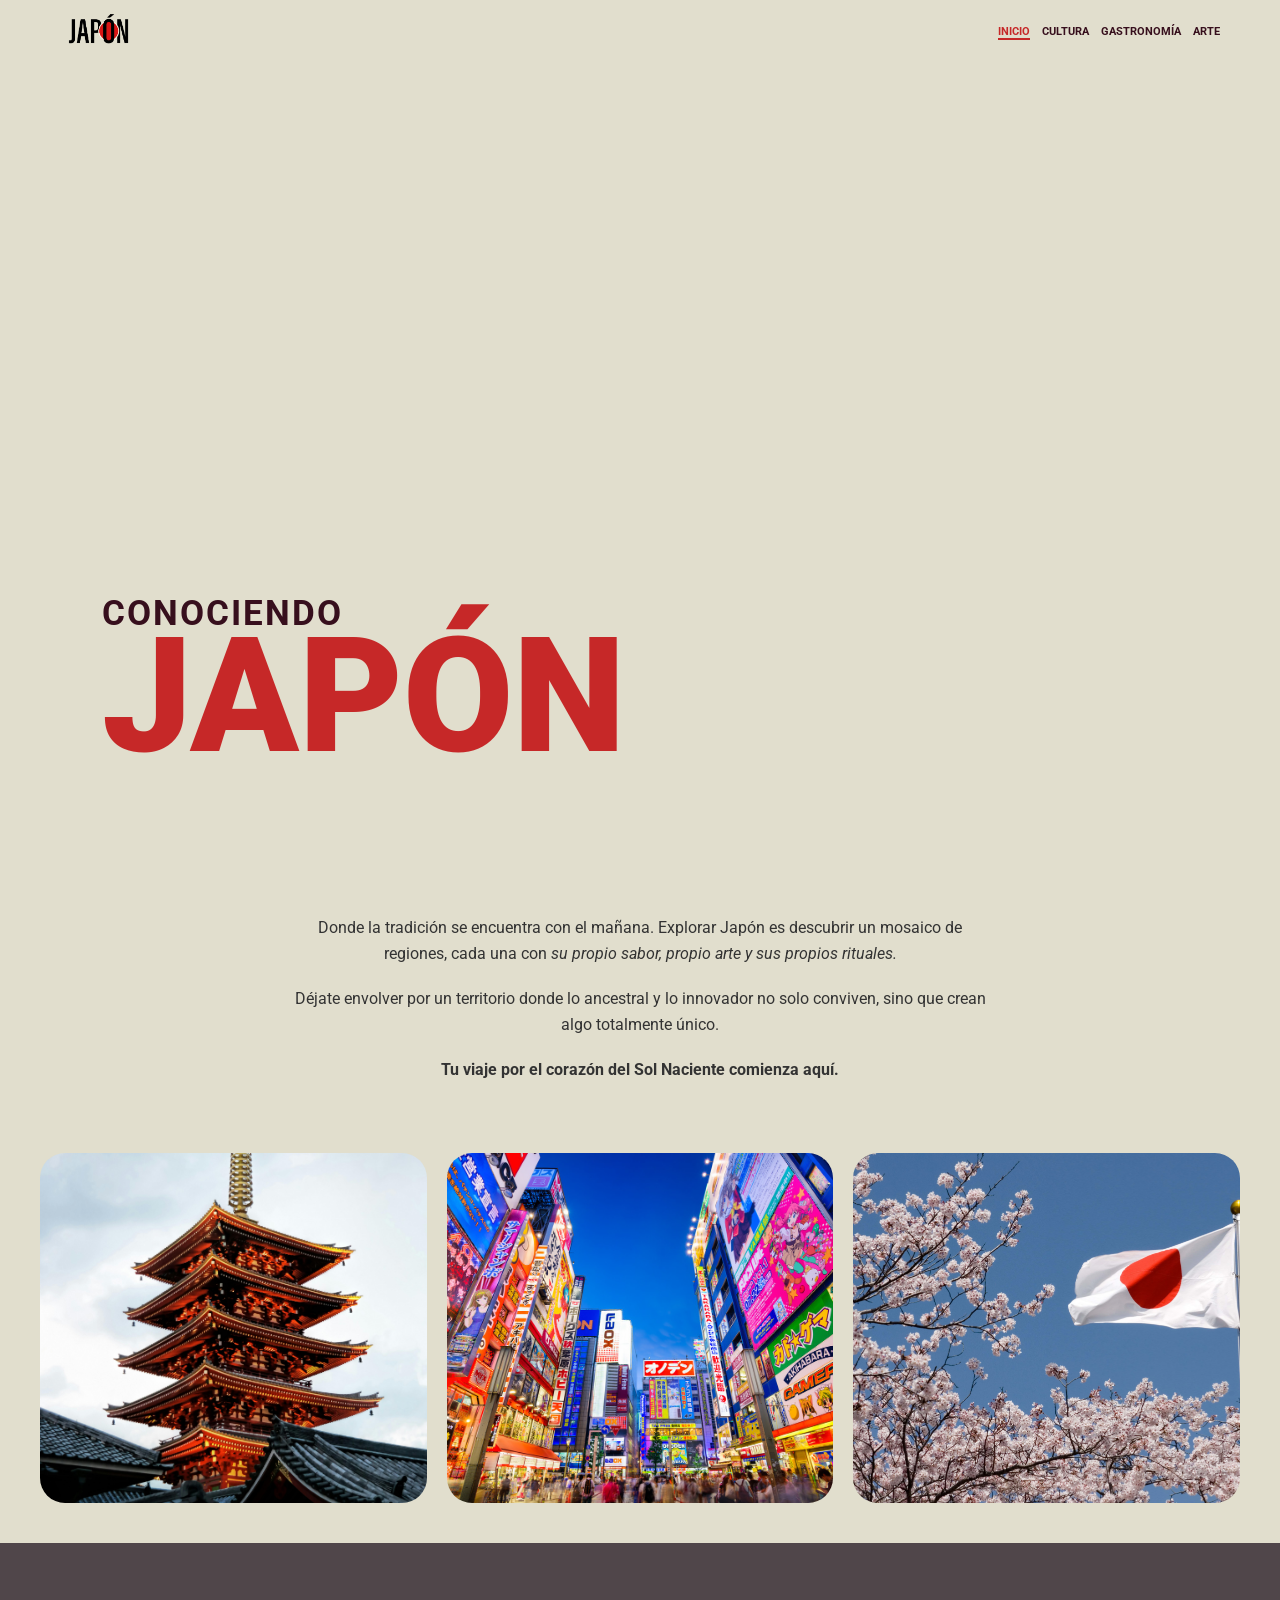
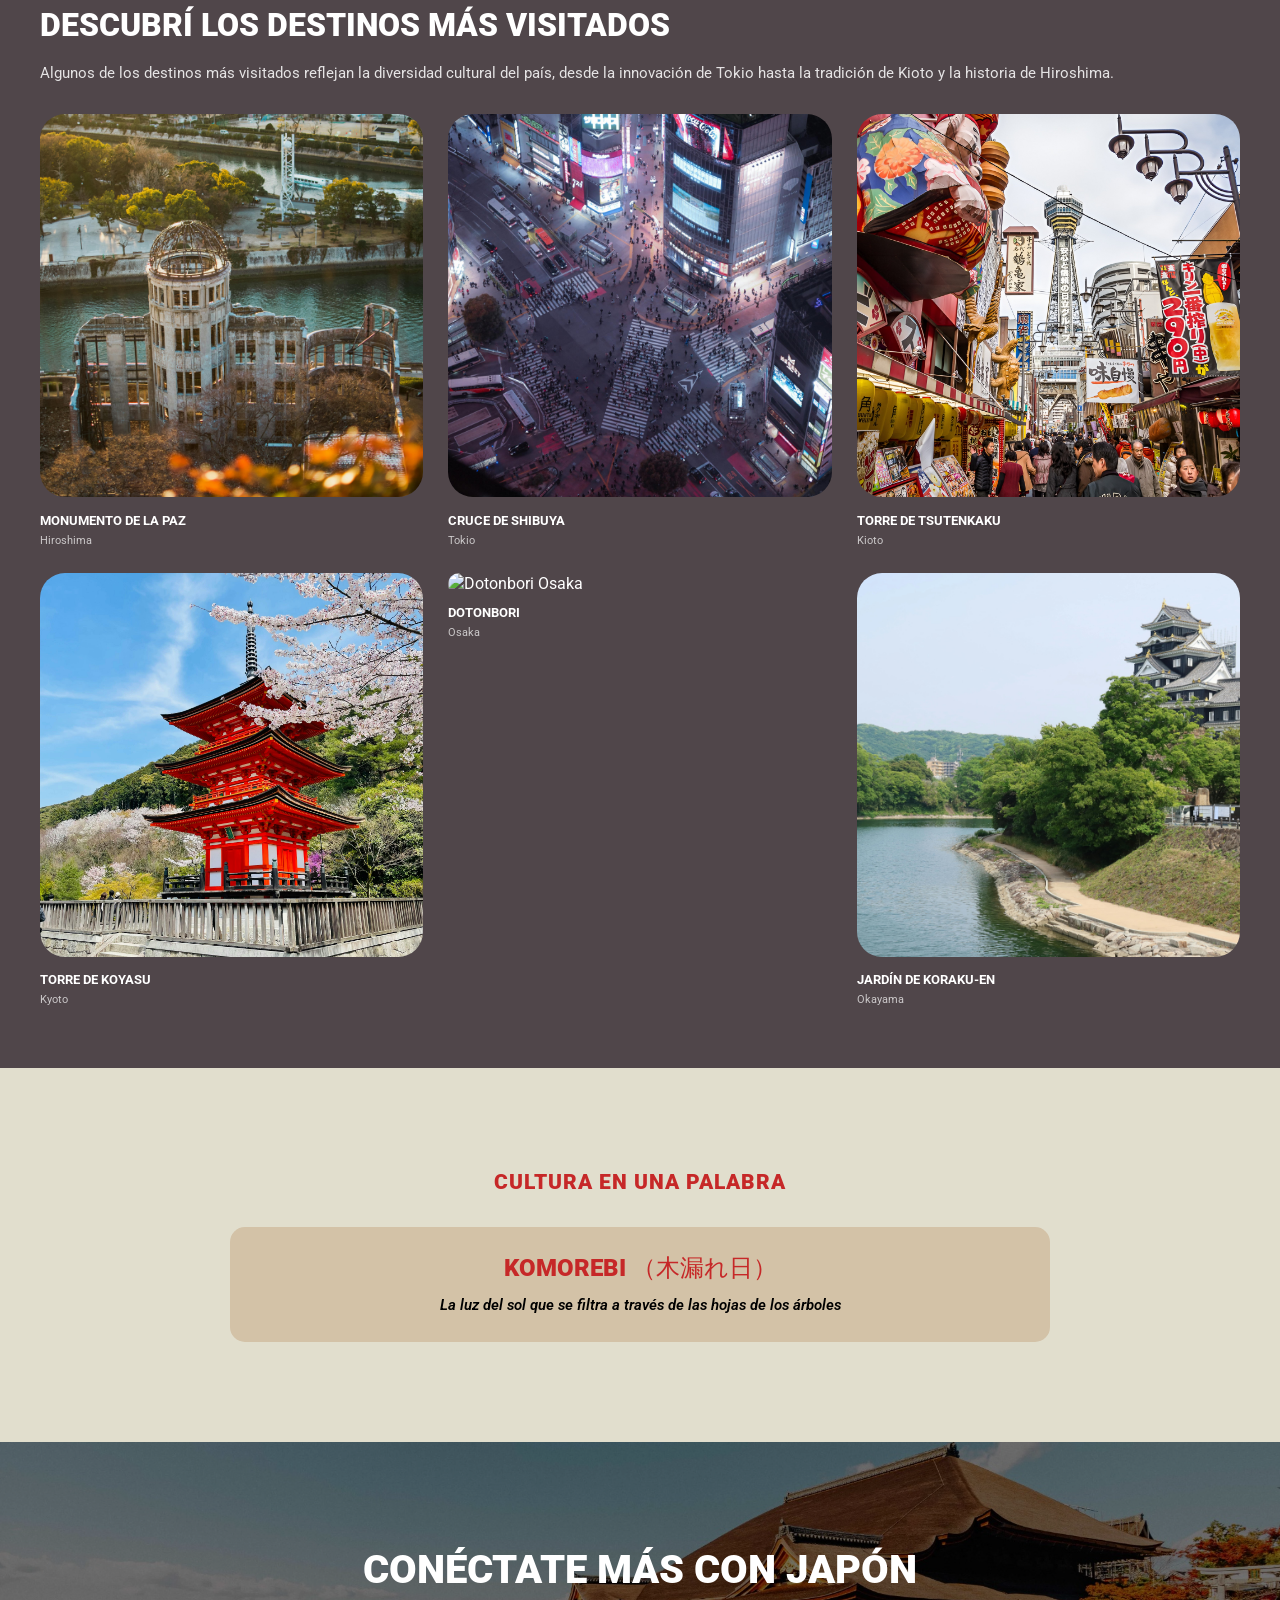
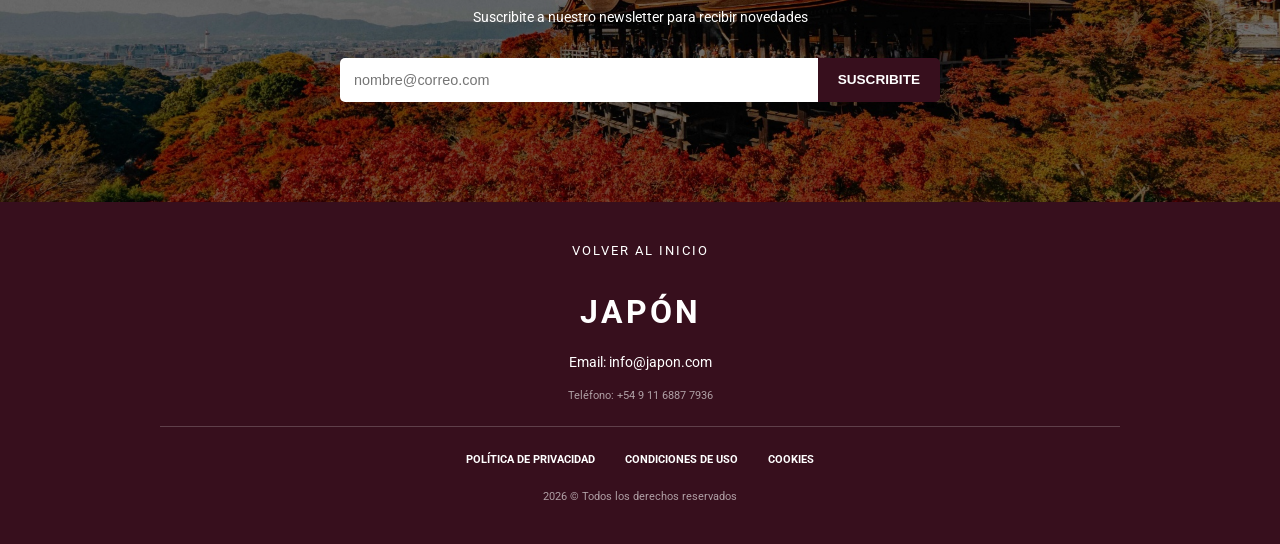
==== commit b1b2c909: "Update index.html" ====
--- a/index.html
+++ b/index.html
@@ -21,10 +21,12 @@
         <span></span>
         <span></span>
     </button>
-
-    <ul>
-        ...
-    </ul>
+<ul>
+    <li><a href="index.html" class="active">Inicio</a></li>
+    <li><a href="cultura.html">Cultura</a></li>
+    <li><a href="gastronomia.html">Gastronomía</a></li>
+    <li><a href="arte.html">Arte</a></li>
+</ul>
 </nav>
     </header>
 
--- a/style.css
+++ b/style.css
@@ -1316,3 +1316,33 @@
         margin: 30px auto 0;
     }
 }
+.hamburguesa {
+    display: none;
+    flex-direction: column;
+    gap: 5px;
+    background: none;
+    border: none;
+    cursor: pointer;
+}
+
+.hamburguesa span {
+    display: block;
+    width: 25px;
+    height: 2px;
+    background-color: var(--rojo);
+}
+
+@media (max-width: 768px) {
+    .hamburguesa {
+        display: flex;
+    }
+
+    nav ul {
+        display: none;
+        flex-direction: column;
+    }
+
+    nav ul.abierto {
+        display: flex;
+    }
+}
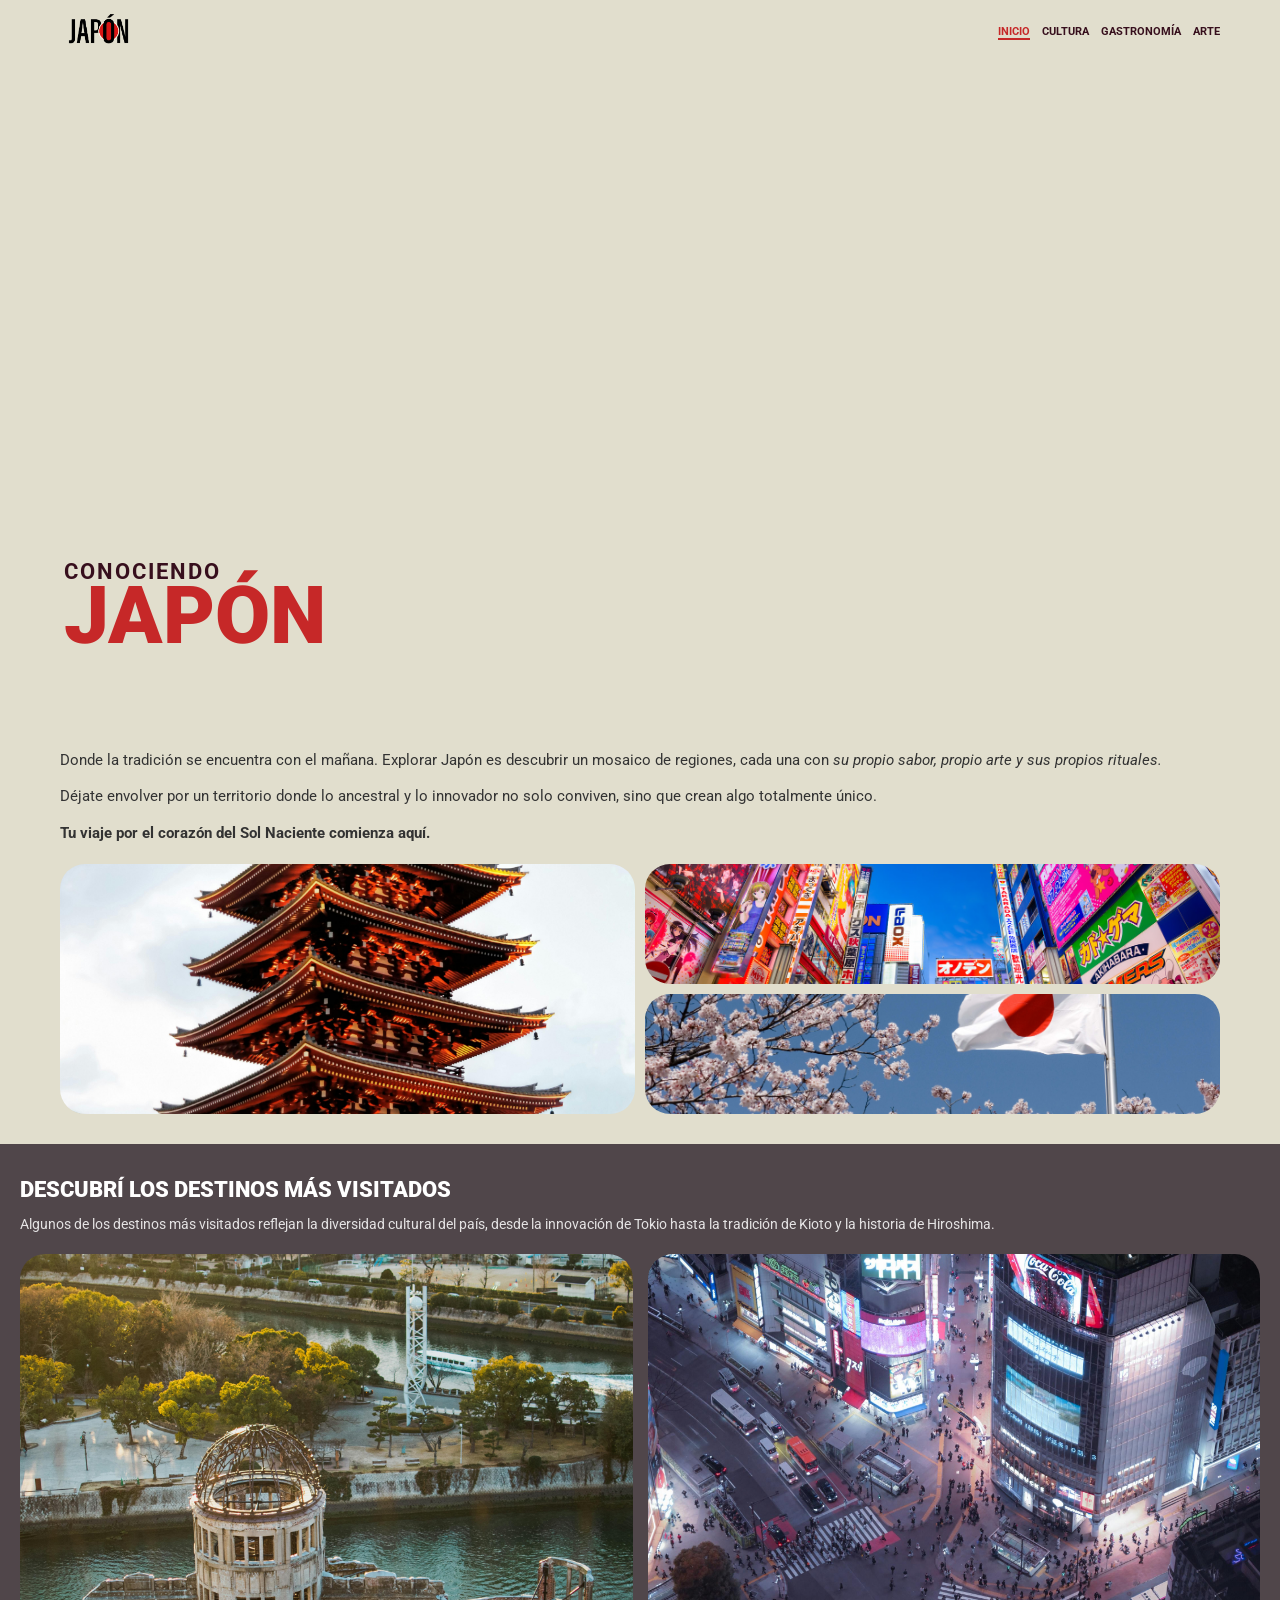
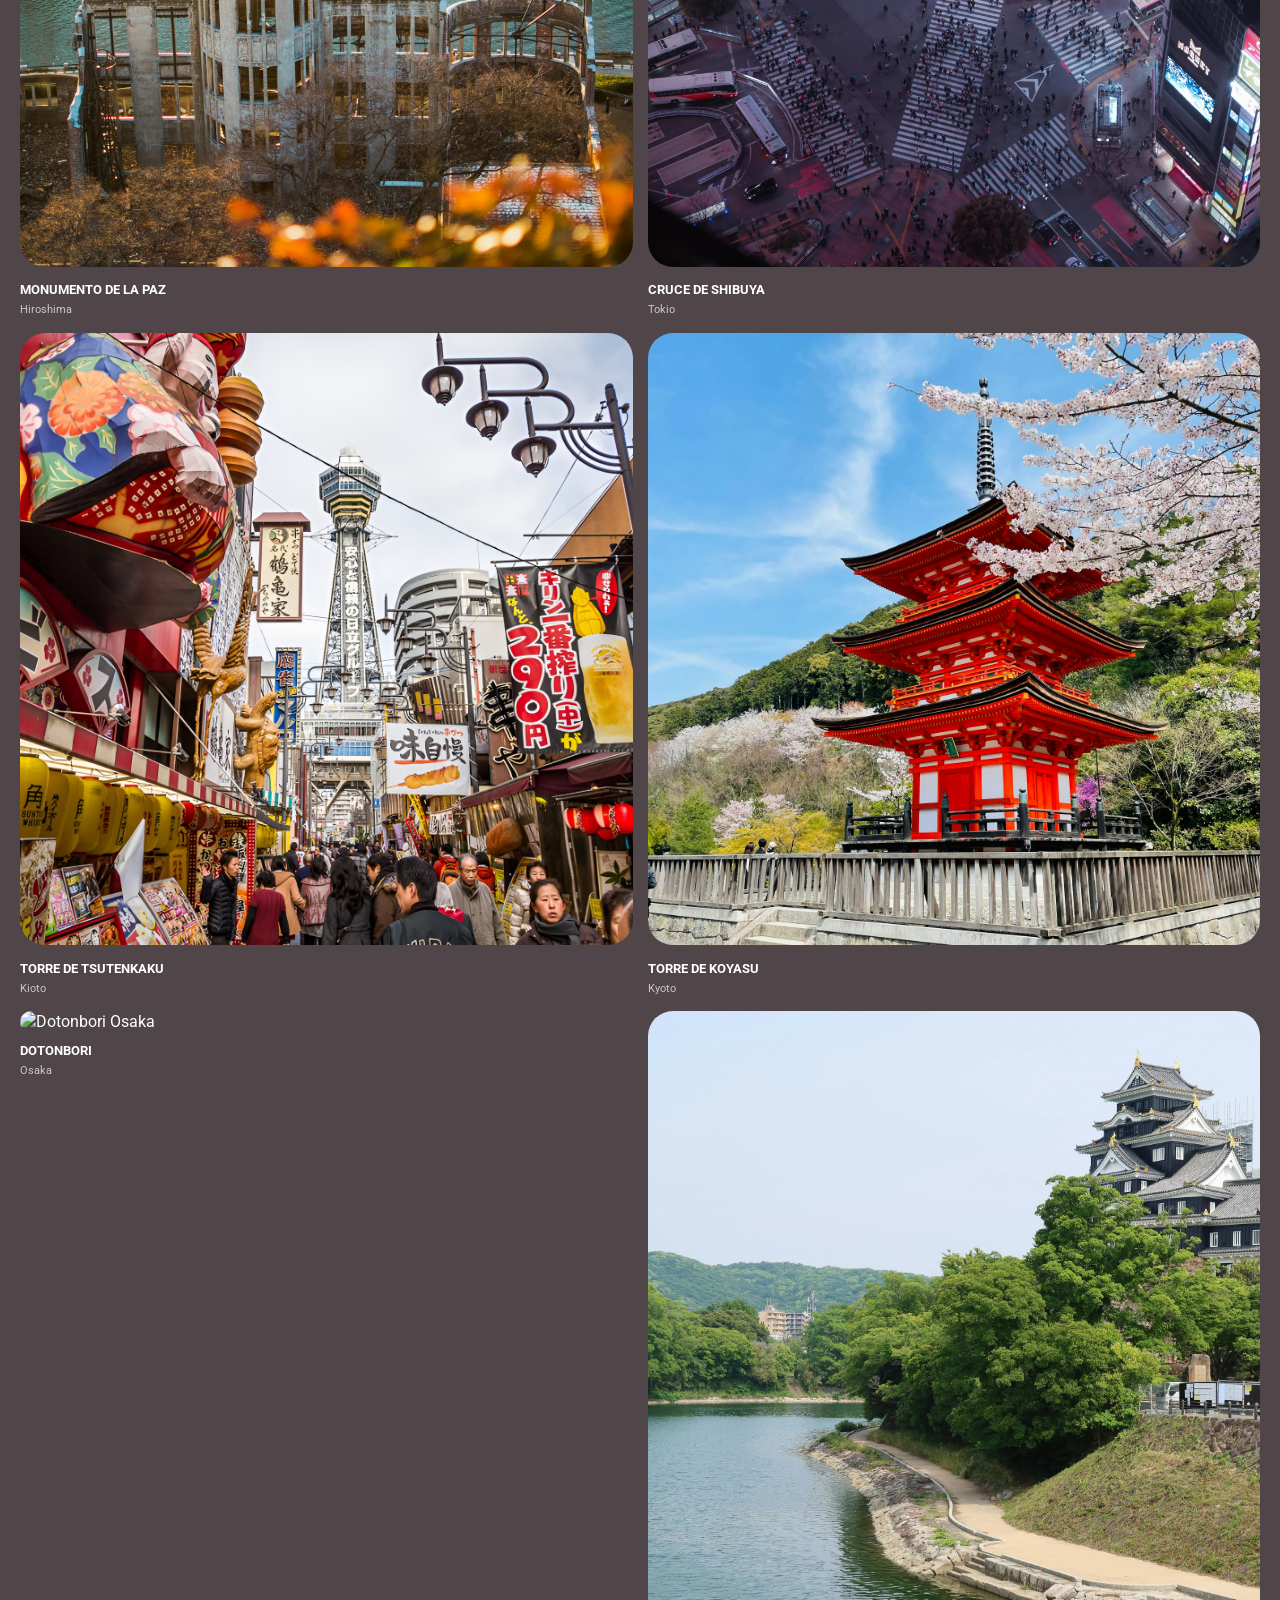
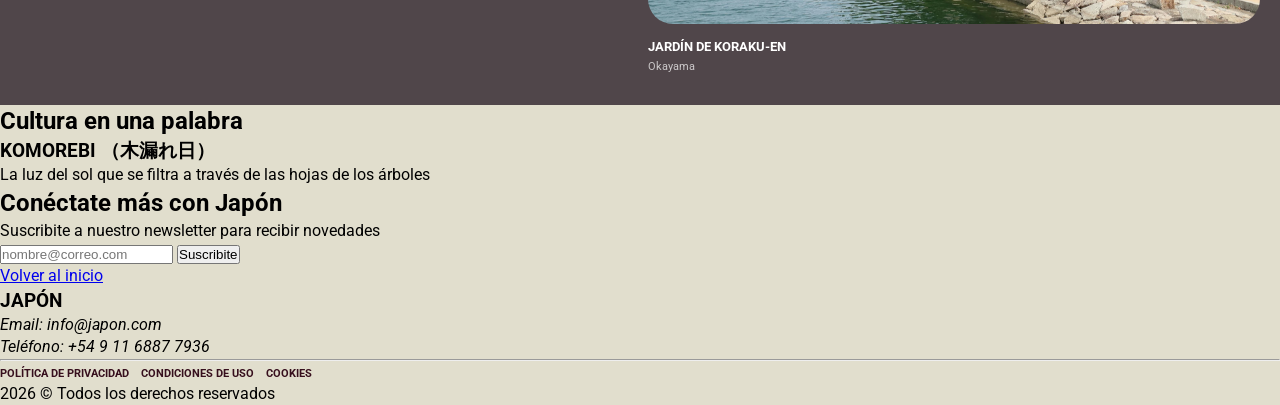
==== commit f684e658: "Refactor header and navigation structure in index.html" ====
--- a/index.html
+++ b/index.html
@@ -9,25 +9,18 @@
 
     <body class="page-index">
 
-    <header>
-      <nav class="container">
-    <a href="index.html">
-        <img src="img/logo.png" alt="Logo Japón">
-    </a>
-
-    <!-- AGREGÁ ESTO -->
-    <button class="hamburguesa" aria-label="Abrir menú">
-        <span></span>
-        <span></span>
-        <span></span>
-    </button>
-<ul>
-    <li><a href="index.html" class="active">Inicio</a></li>
-    <li><a href="cultura.html">Cultura</a></li>
-    <li><a href="gastronomia.html">Gastronomía</a></li>
-    <li><a href="arte.html">Arte</a></li>
-</ul>
-</nav>
+   <header>
+        <nav class="container">
+            <a href="index.html">
+                <img src="img/logo.png" alt="Logo Japón">
+            </a>
+            <ul>
+                <li><a href="index.html" class="active">Inicio</a></li>
+                <li><a href="cultura.html">Cultura</a></li>
+                <li><a href="gastronomia.html">Gastronomía</a></li>
+                <li><a href="arte.html">Arte</a></li>
+            </ul>
+        </nav>
     </header>
 
     <main>
--- a/style.css
+++ b/style.css
@@ -31,29 +31,6 @@
     padding: 0 20px;
 }
 
-.destino-overlay {
-    display: none;
-    position: absolute;
-    inset: 0;
-    background-color: var(--vinotinto);
-    color: white;
-    border-radius: var(--radius);
-    padding: 15px;
-    font-size: 0.85rem;
-    line-height: 1.5;
-    align-items: center;
-    justify-content: center;
-    text-align: center;
-}
-
-.destino-overlay-visible {
-    display: flex;
-}
-
-.destino-img-hidden {
-    opacity: 0;
-    pointer-events: none;
-}
 
 /* ── HEADER ── */
 
@@ -201,8 +178,6 @@
     font-size: 11px;
     opacity: 0.7;
     margin-top: 3px;
-}
-
 
 /* ── DEFINICION ── */
 
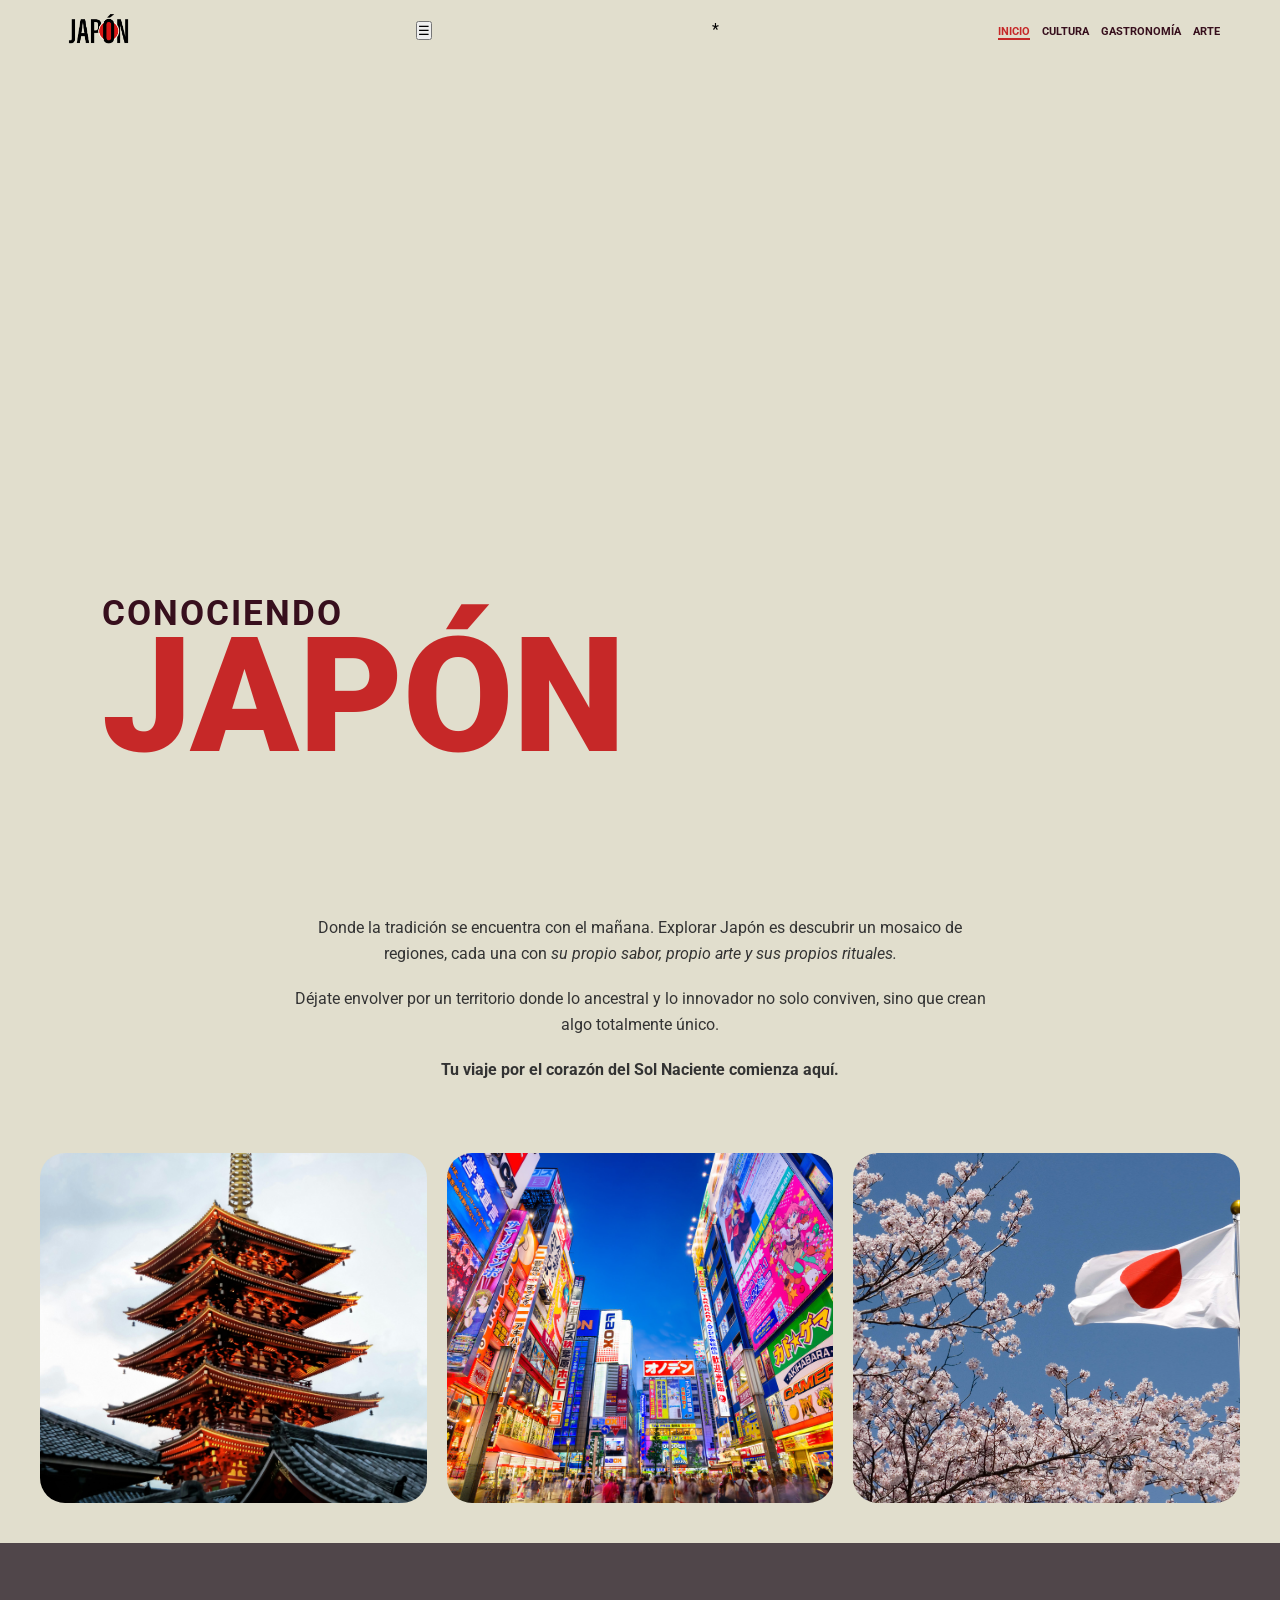
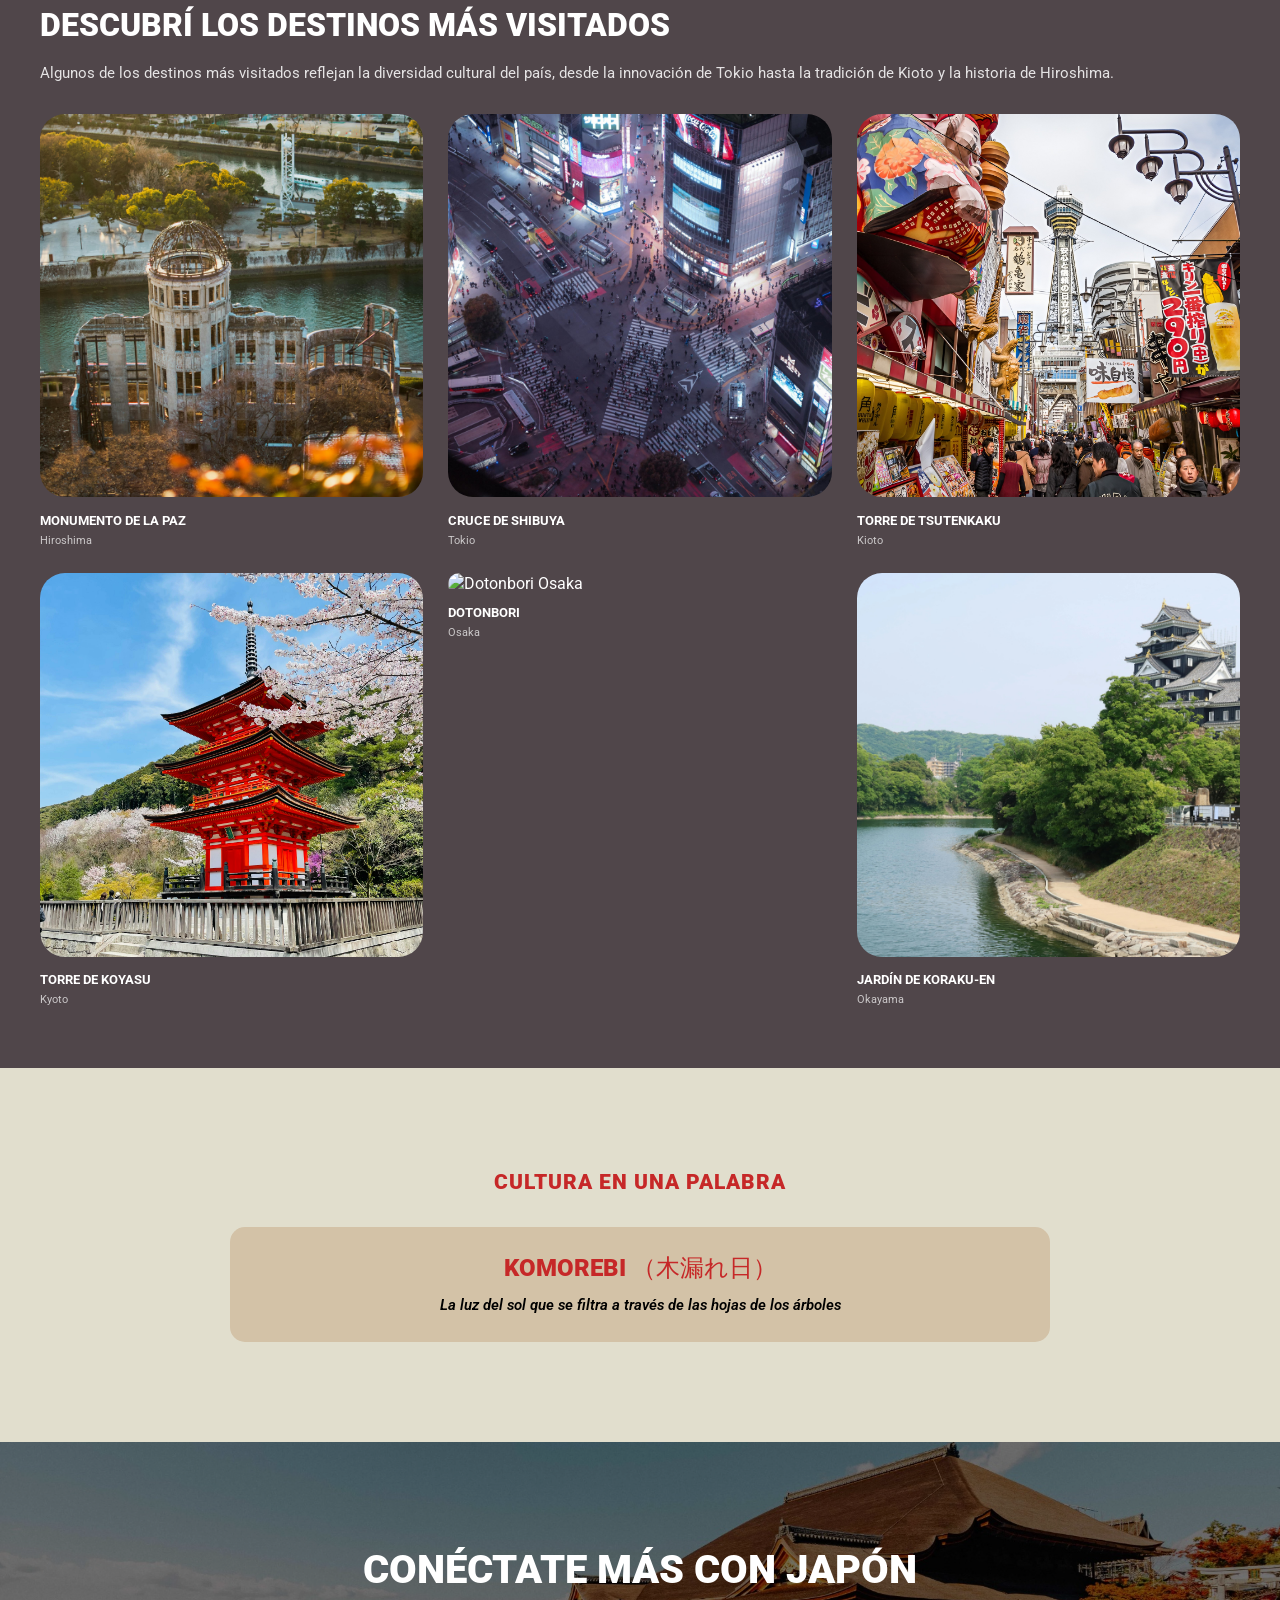
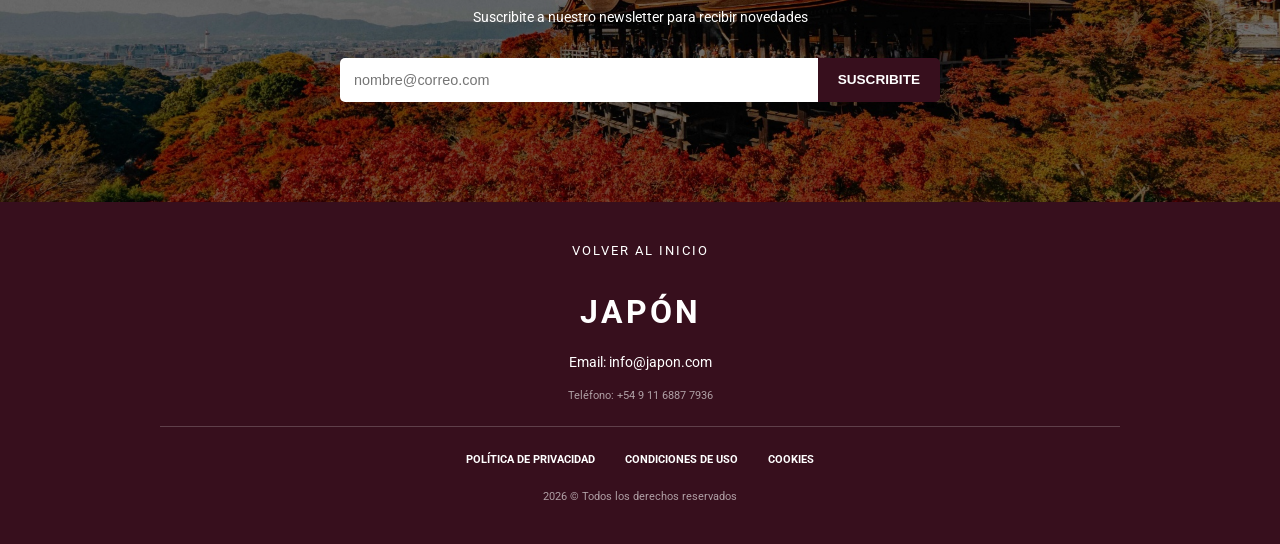
==== commit ad803c07: "Add button for menu toggle in navigation" ====
--- a/index.html
+++ b/index.html
@@ -14,6 +14,7 @@
             <a href="index.html">
                 <img src="img/logo.png" alt="Logo Japón">
             </a>
+<button class="btn-menu" aria-expanded="false" aria-label="Abrir menú">☰</button>*
             <ul>
                 <li><a href="index.html" class="active">Inicio</a></li>
                 <li><a href="cultura.html">Cultura</a></li>
--- a/style.css
+++ b/style.css
@@ -178,7 +178,7 @@
     font-size: 11px;
     opacity: 0.7;
     margin-top: 3px;
-
+}
 /* ── DEFINICION ── */
 
 .definicion {
@@ -1291,33 +1291,3 @@
         margin: 30px auto 0;
     }
 }
-.hamburguesa {
-    display: none;
-    flex-direction: column;
-    gap: 5px;
-    background: none;
-    border: none;
-    cursor: pointer;
-}
-
-.hamburguesa span {
-    display: block;
-    width: 25px;
-    height: 2px;
-    background-color: var(--rojo);
-}
-
-@media (max-width: 768px) {
-    .hamburguesa {
-        display: flex;
-    }
-
-    nav ul {
-        display: none;
-        flex-direction: column;
-    }
-
-    nav ul.abierto {
-        display: flex;
-    }
-}
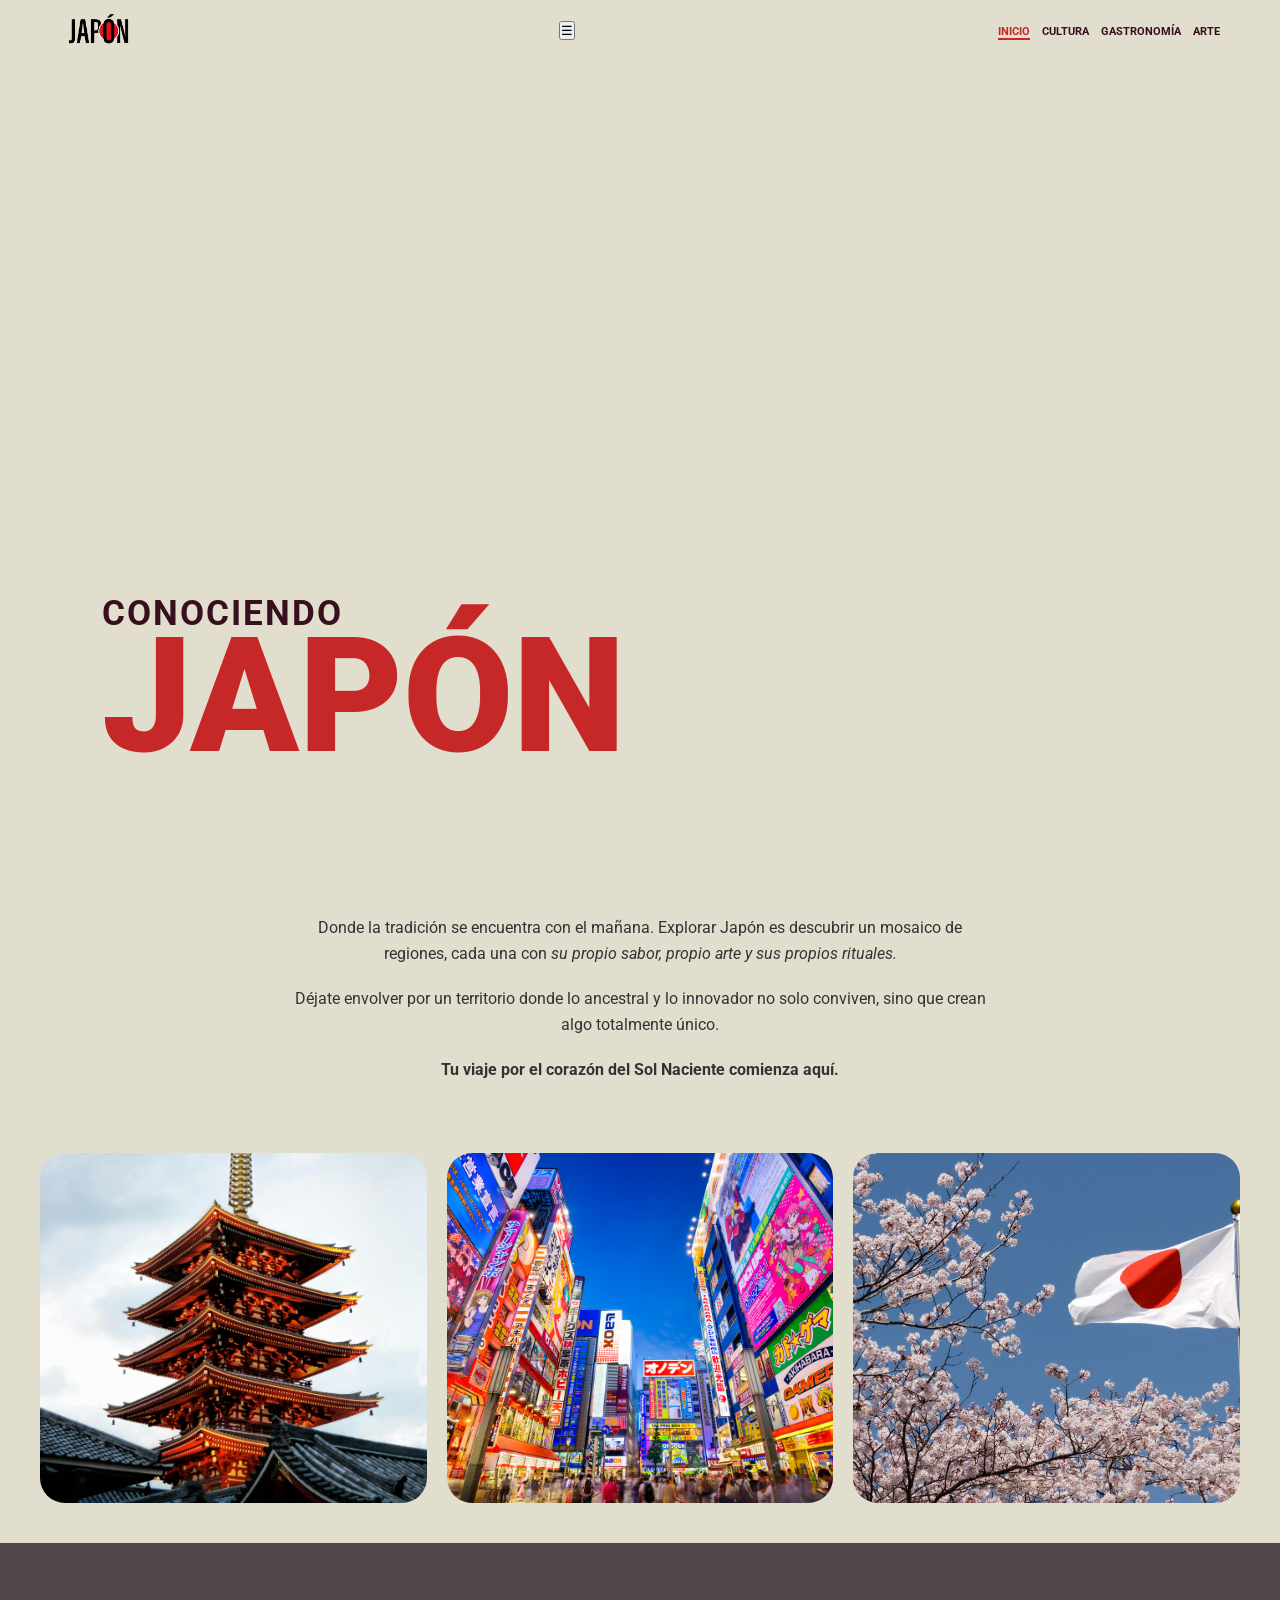
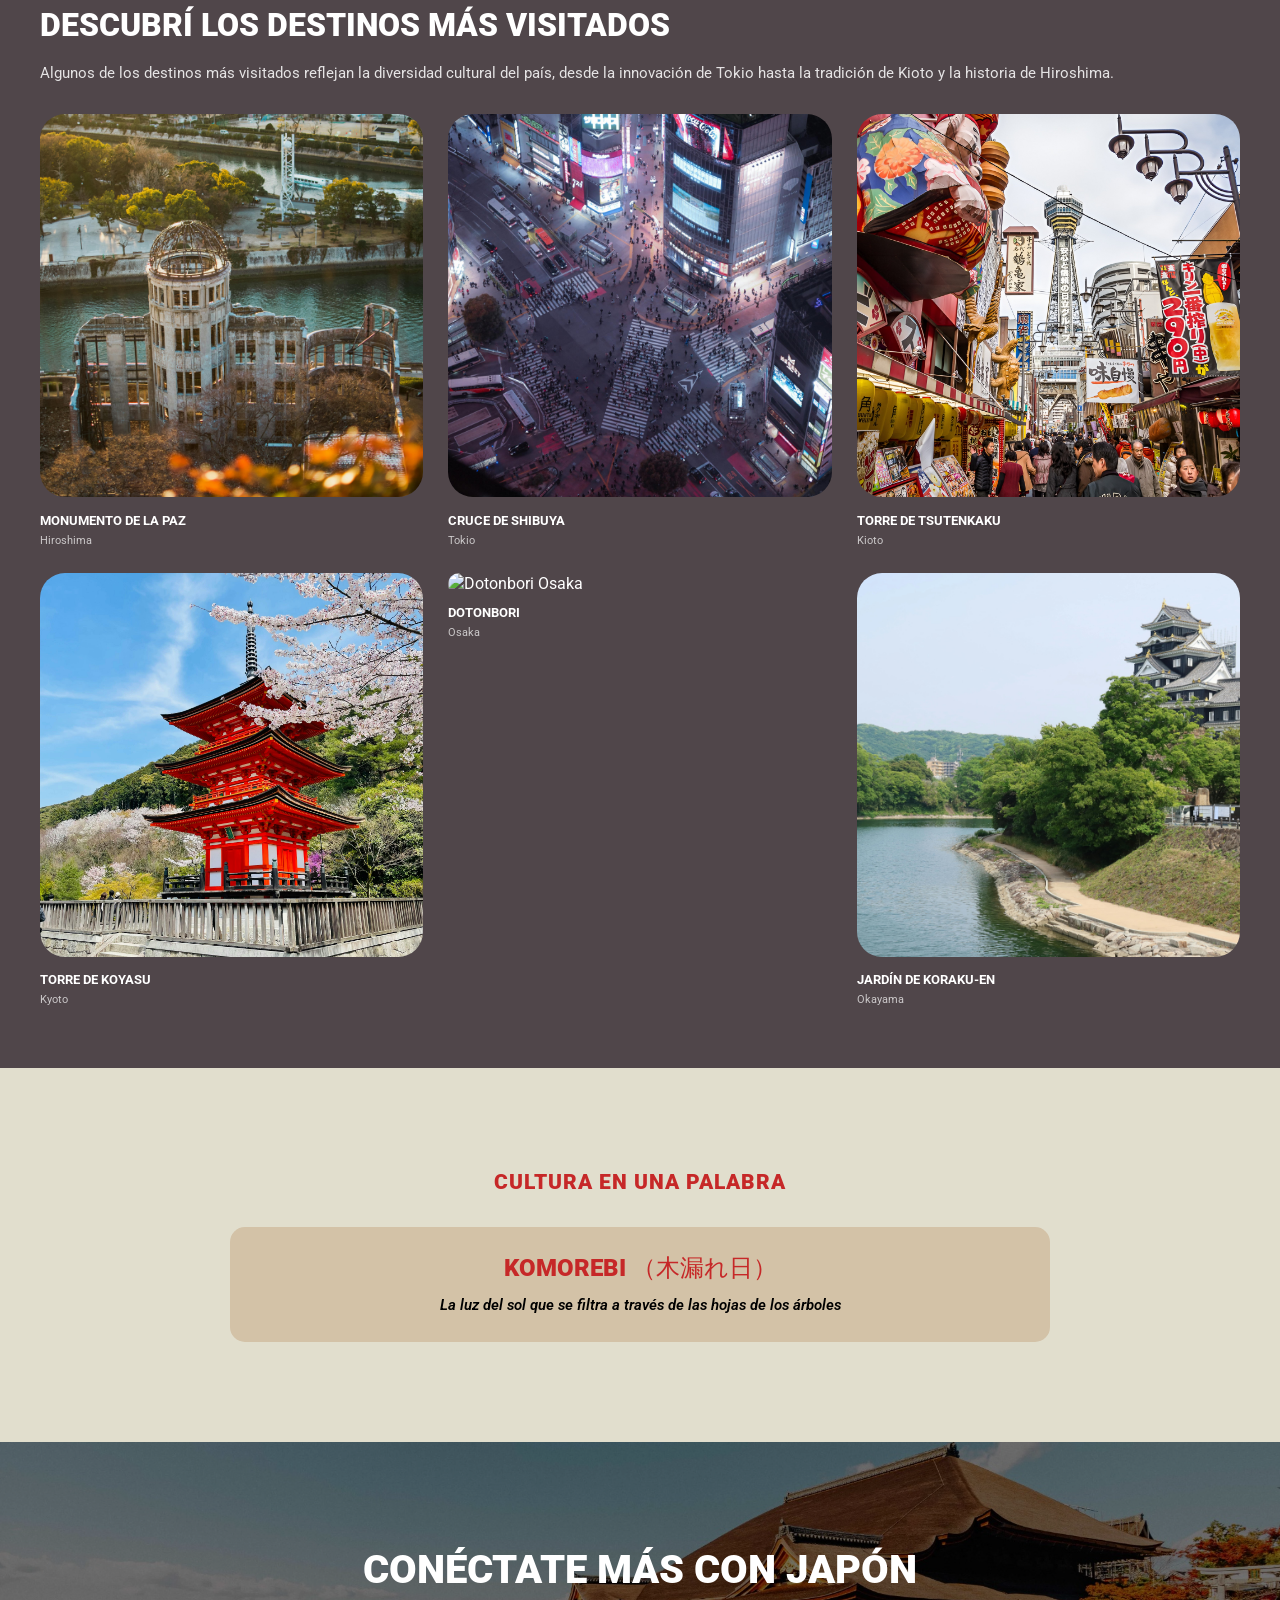
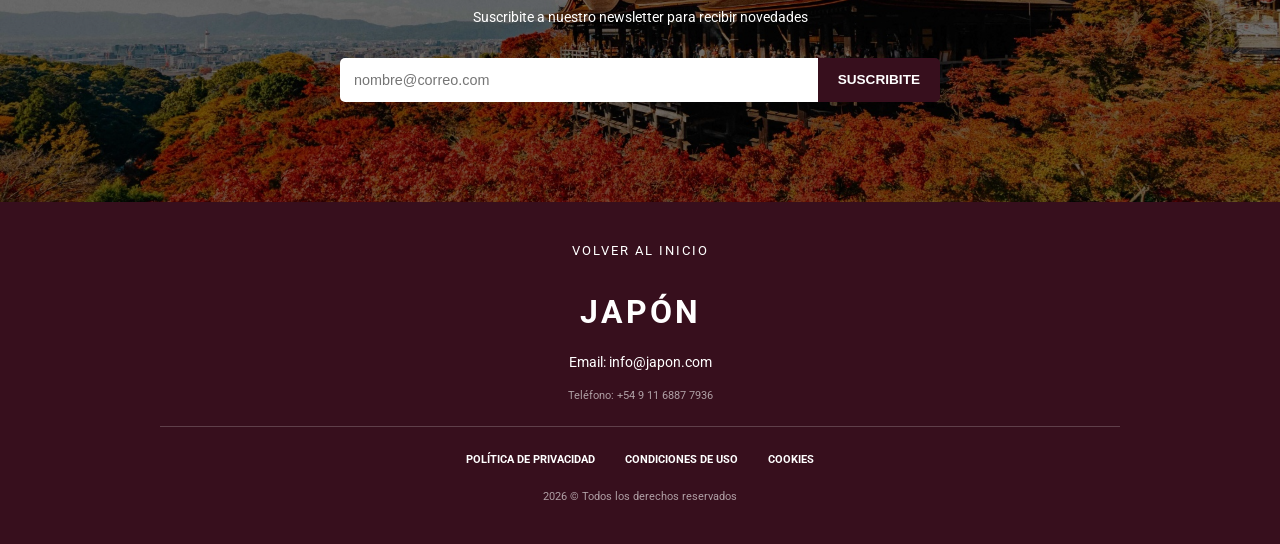
==== commit 78712271: "Fix button tag formatting in index.html" ====
--- a/index.html
+++ b/index.html
@@ -14,7 +14,7 @@
             <a href="index.html">
                 <img src="img/logo.png" alt="Logo Japón">
             </a>
-<button class="btn-menu" aria-expanded="false" aria-label="Abrir menú">☰</button>*
+        <button class="btn-menu" aria-expanded="false" aria-label="Abrir menú">☰</button>
             <ul>
                 <li><a href="index.html" class="active">Inicio</a></li>
                 <li><a href="cultura.html">Cultura</a></li>
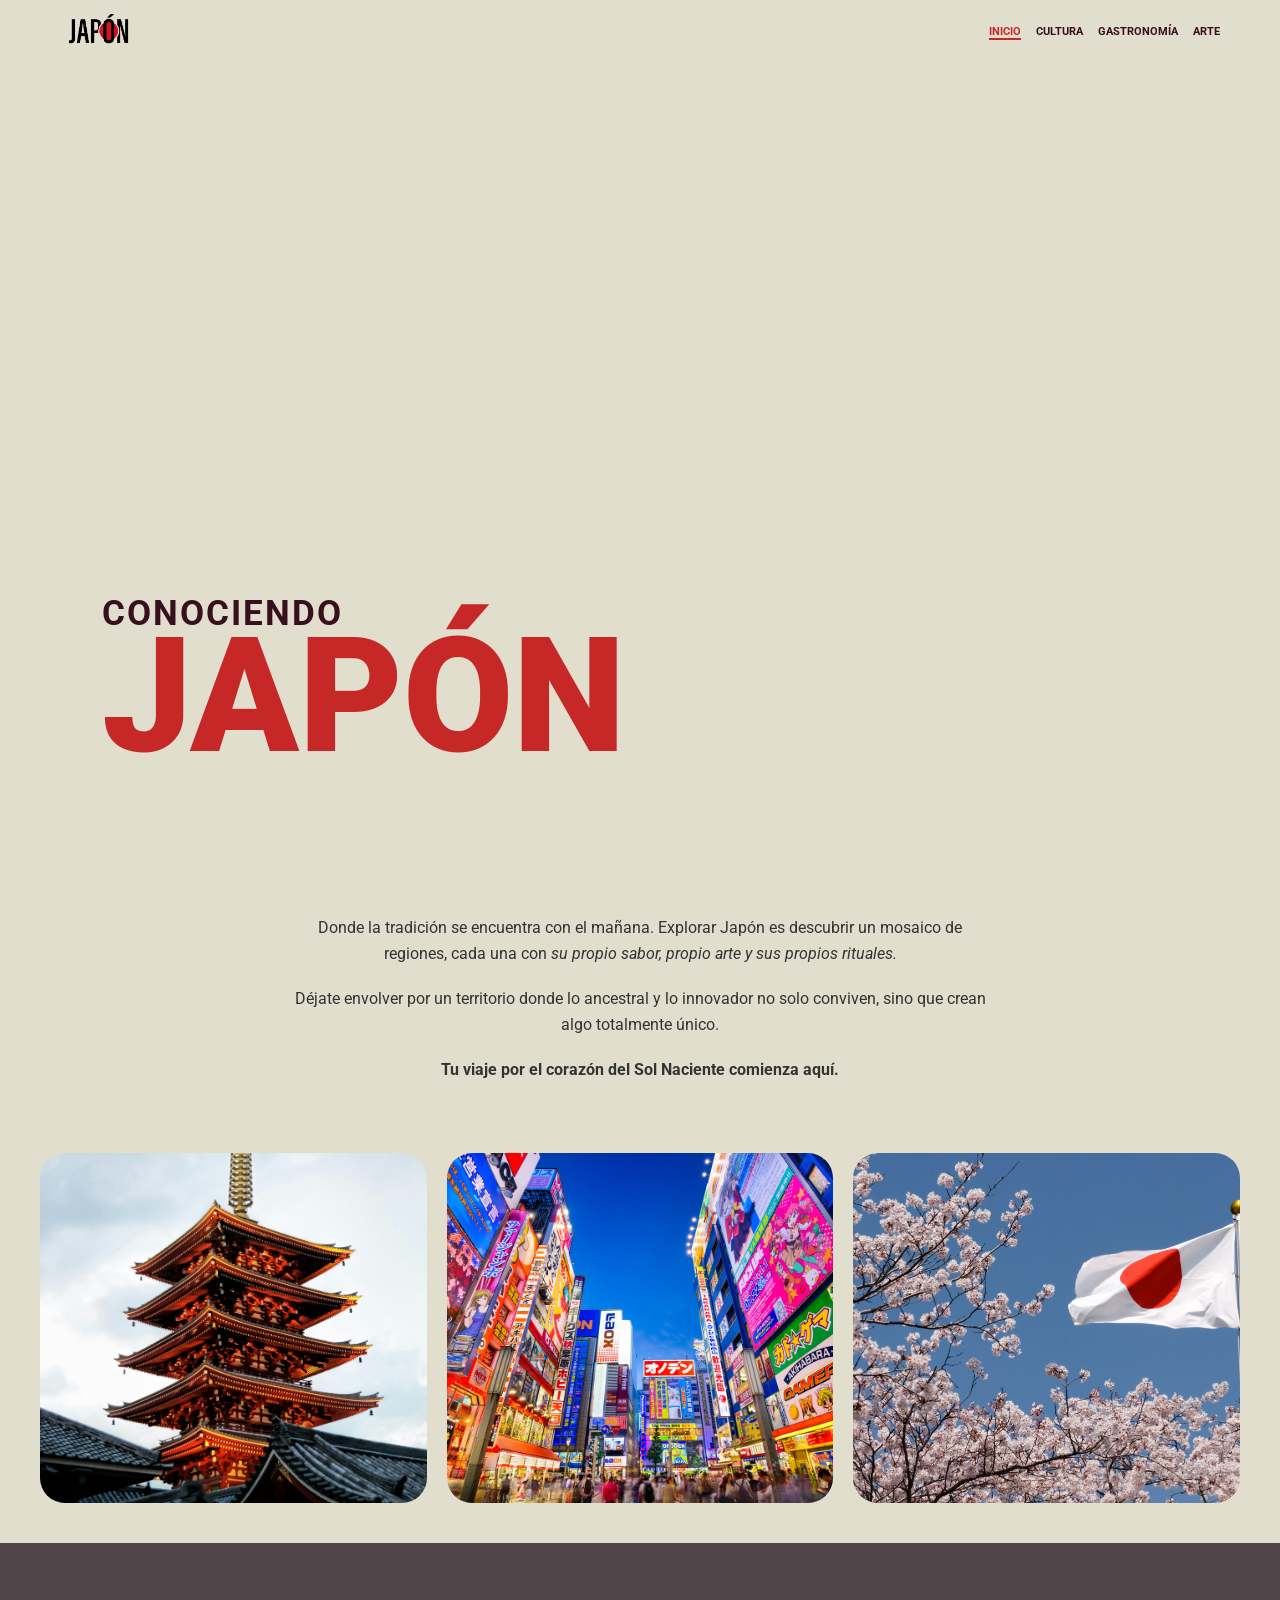
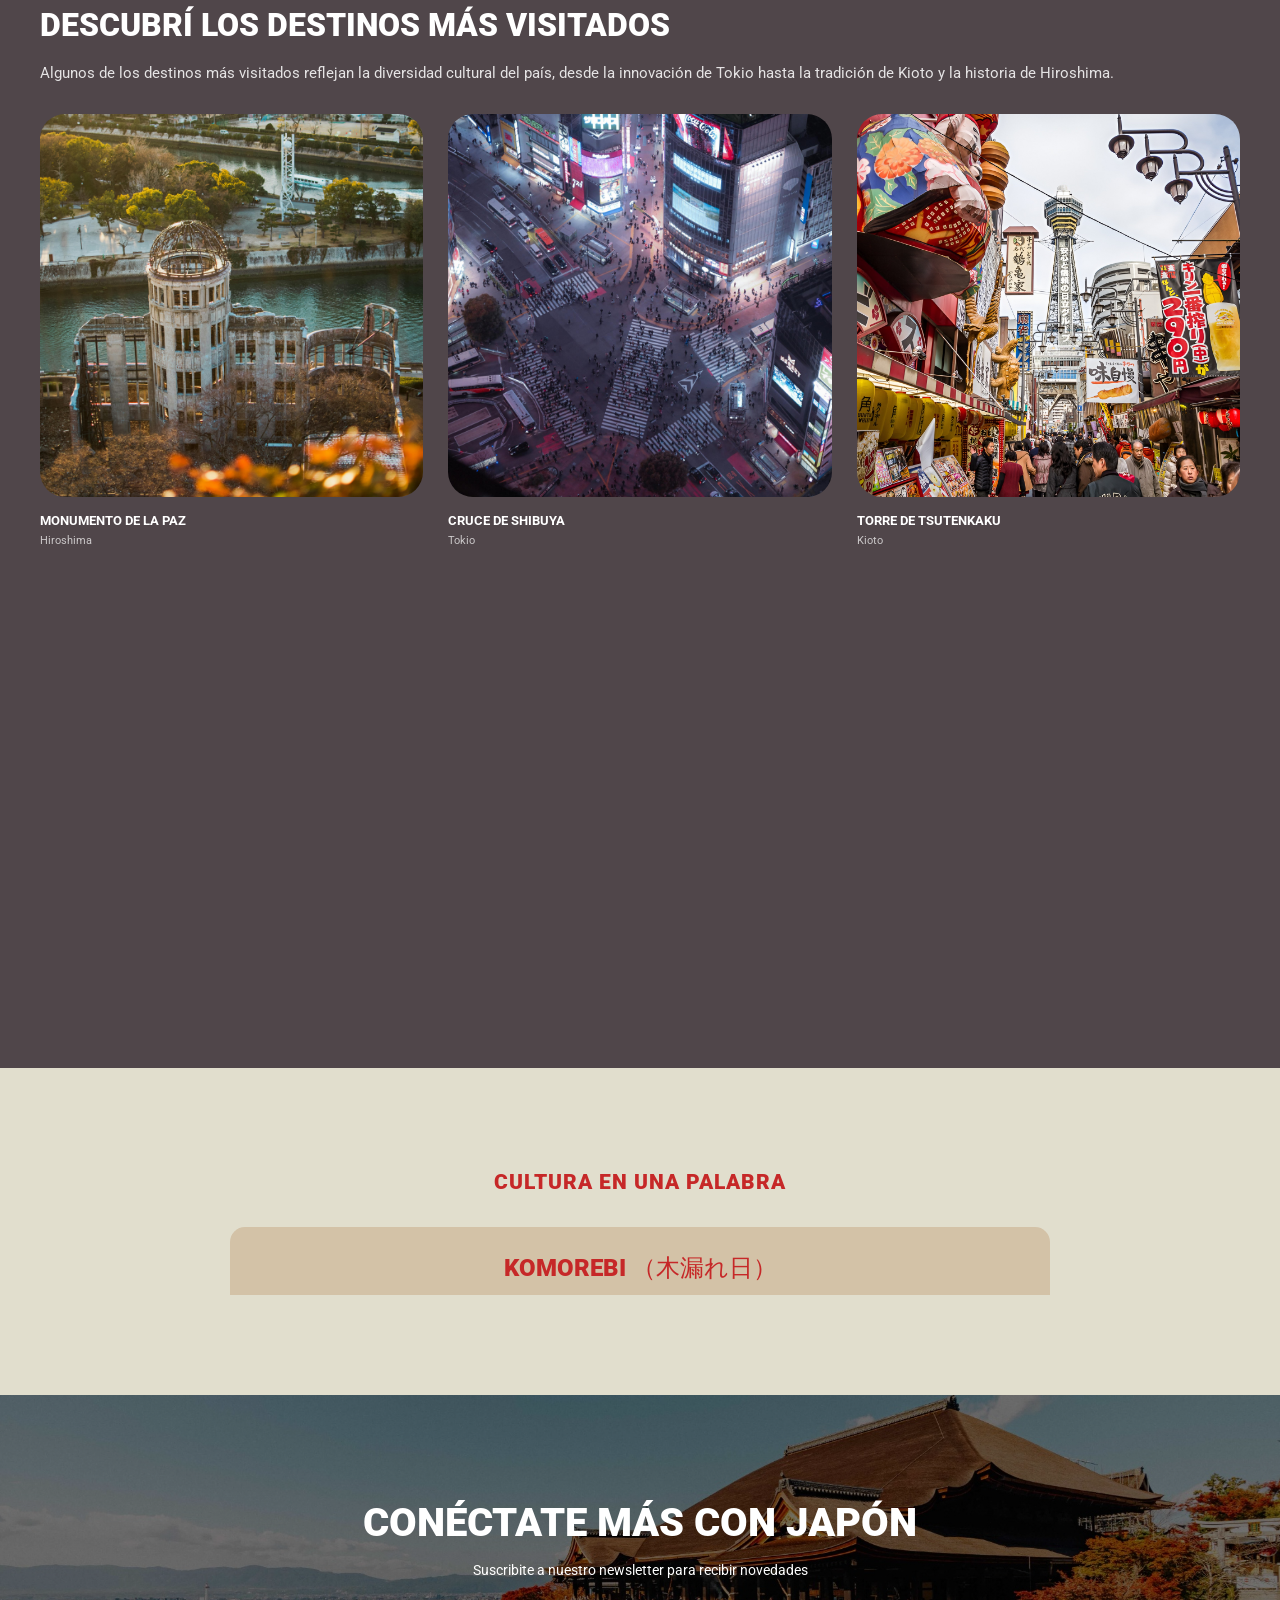
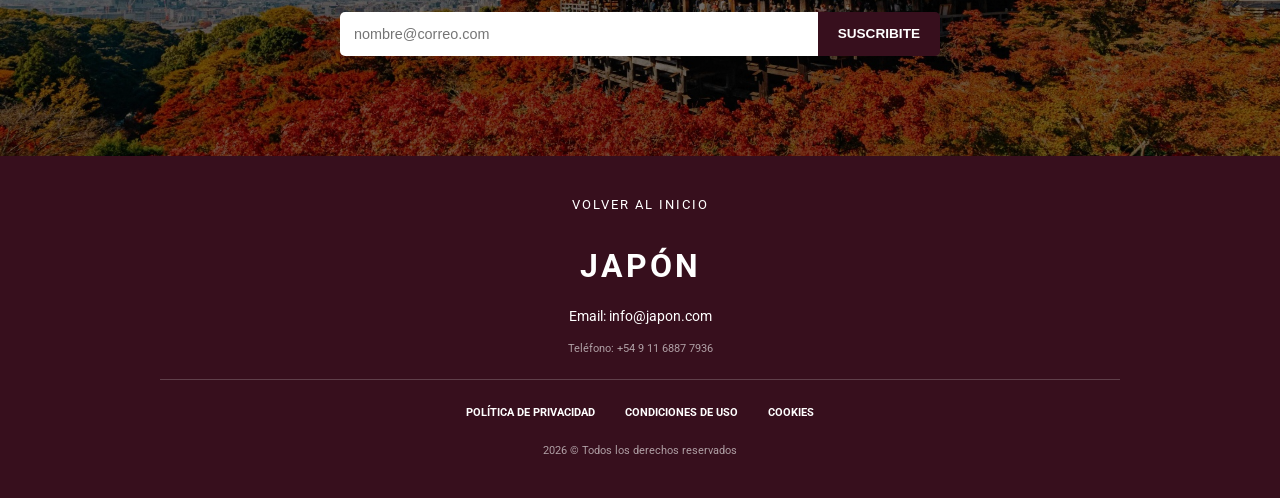
==== commit 779eea51: "boton" ====
--- a/index.html
+++ b/index.html
@@ -14,7 +14,7 @@
             <a href="index.html">
                 <img src="img/logo.png" alt="Logo Japón">
             </a>
-        <button class="btn-menu" aria-expanded="false" aria-label="Abrir menú">☰</button>
+<button class="btn-menu" aria-expanded="false" aria-label="Abrir menú">☰</button>
             <ul>
                 <li><a href="index.html" class="active">Inicio</a></li>
                 <li><a href="cultura.html">Cultura</a></li>
--- a/style.css
+++ b/style.css
@@ -31,7 +31,54 @@
     padding: 0 20px;
 }
 
-
+/* ── MENÚ HAMBURGUESA ── */
+
+.btn-menu {
+    display: block;
+    background: none;
+    border: none;
+    font-size: 1.5rem;
+    color: var(--vinotinto);
+    cursor: pointer;
+}
+
+header nav ul {
+    display: none;
+    flex-direction: column;
+    position: absolute;
+    top: 60px;
+    right: 20px;
+    background-color: var(--beige);
+    padding: 20px;
+    gap: 15px;
+    z-index: 100;
+    box-shadow: 0 4px 10px rgba(0,0,0,0.15);
+    border-radius: 10px;
+}
+
+header nav ul.abierto,
+header nav.nav-abierta ul {
+    display: flex;
+}
+
+/* ── HEADER SCROLLED ── */
+
+header.scrolled {
+    box-shadow: 0 2px 10px rgba(0,0,0,0.15);
+}
+
+/* ── SCROLL REVEAL ── */
+
+.reveal {
+    opacity: 0;
+    transform: translateY(20px);
+    transition: opacity 0.5s ease, transform 0.5s ease;
+}
+
+.reveal.visible {
+    opacity: 1;
+    transform: translateY(0);
+}
 /* ── HEADER ── */
 
 header {
@@ -1291,3 +1338,17 @@
         margin: 30px auto 0;
     }
 }
+
+.btn-menu {
+    display: none;
+}
+
+header nav ul {
+    display: flex;
+    flex-direction: row;
+    position: static;
+    background: none;
+    padding: 0;
+    box-shadow: none;
+    border-radius: 0;
+}
